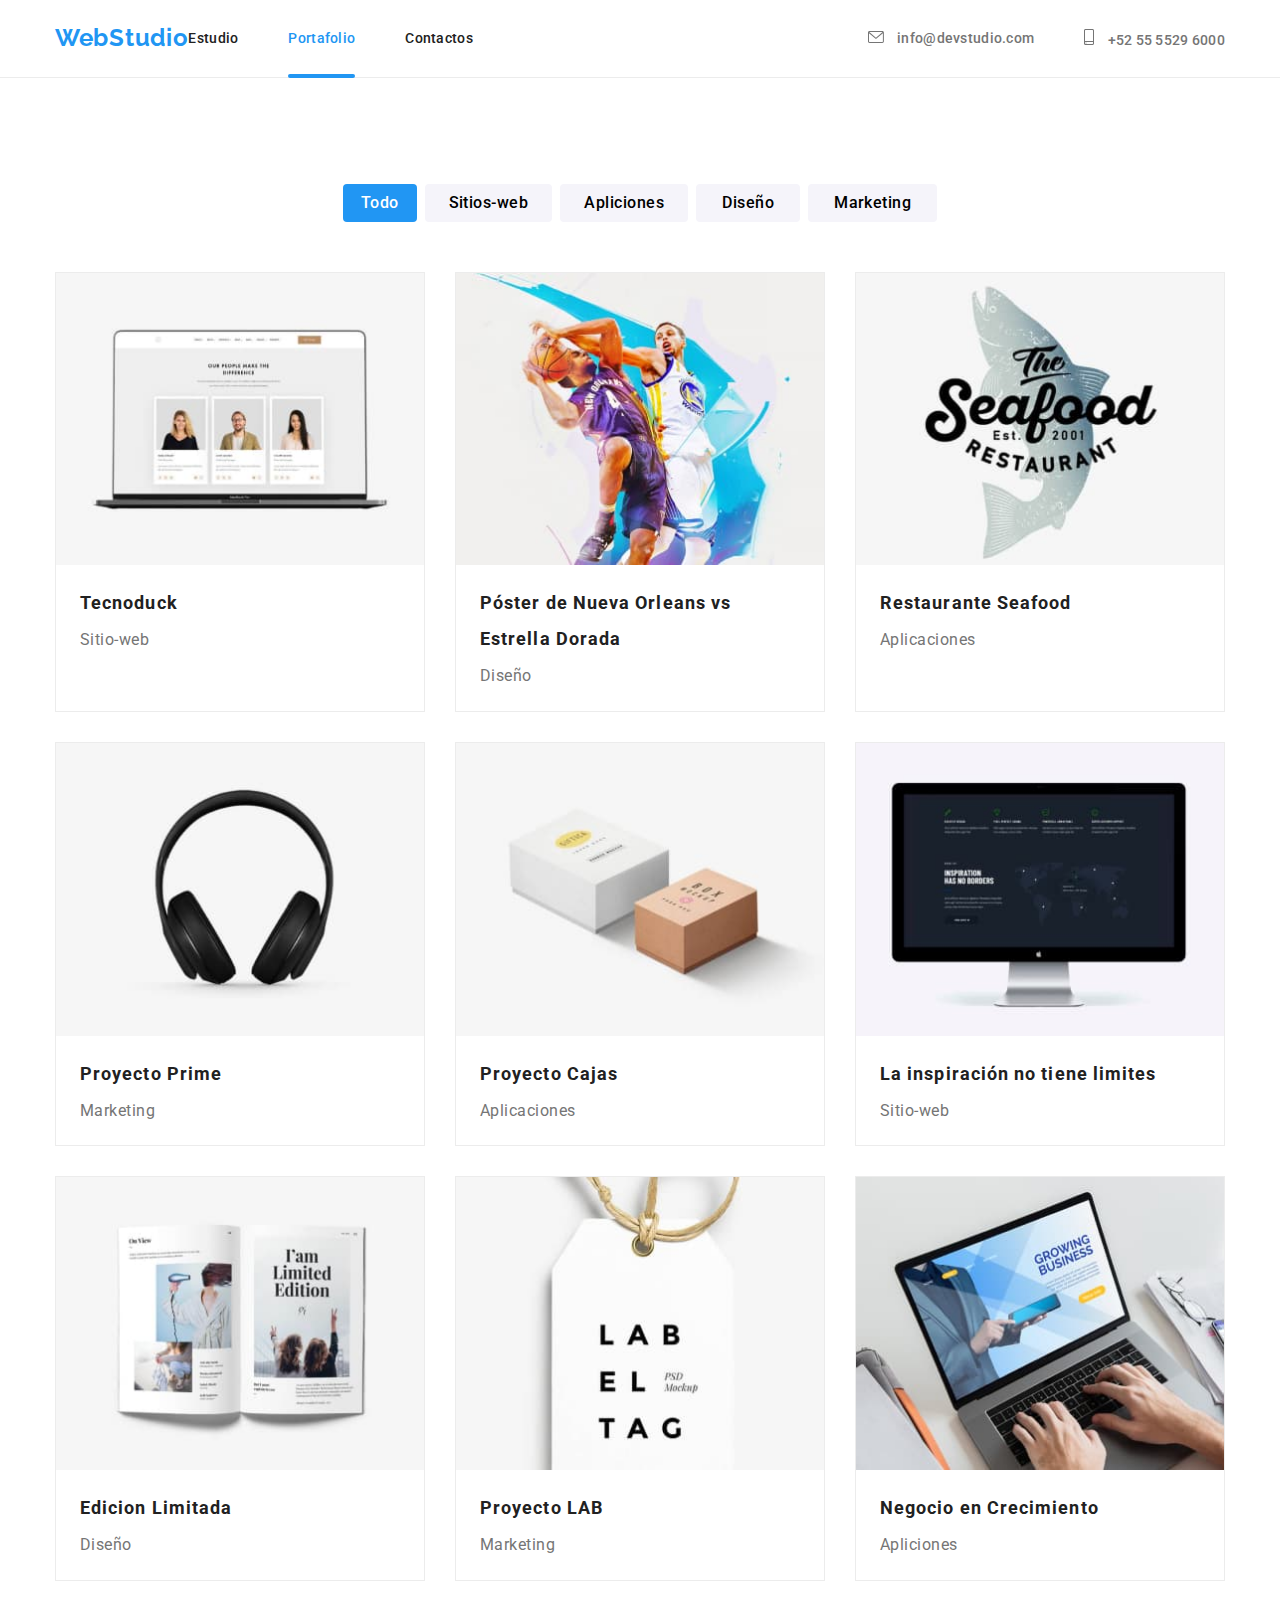
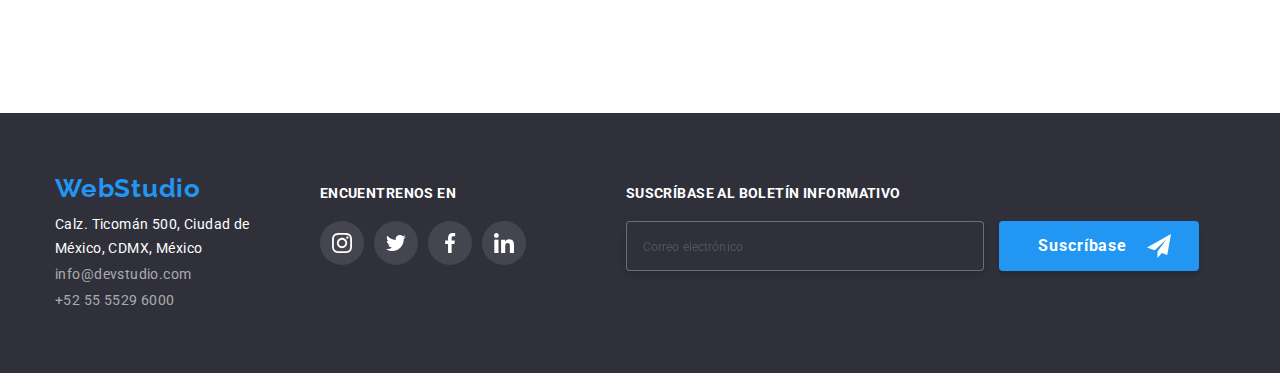
==== portafolio.html @ 359cb908 "Responsive header" ====
<!DOCTYPE html>
<html lang="en">
  <head>
    <meta charset="UTF-8" />
    <meta http-equiv="X-UA-Compatible" content="IE=edge" />
    <meta name="viewport" content="width=device-width, initial-scale=1.0" />
    <link
      rel="stylesheet"
      href="https://cdnjs.cloudflare.com/ajax/libs/modern-normalize/1.0.0/modern-normalize.min.css"
    />
    <link rel="stylesheet" href="./css/main.min.css" />
    <link rel="preconnect" href="https://fonts.googleapis.com" />
    <link rel="preconnect" href="https://fonts.gstatic.com" crossorigin />
    <link
      href="https://fonts.googleapis.com/css2?family=Raleway:wght@700&family=Roboto:wght@400;500;700;900&display=swap"
      rel="stylesheet"
    />
    <title>Portafolio</title>
  </head>
  <body>
    <header class="header">
      <div class="container container__header">
        <a href="./index.html" class="header__logo link">WebStudio</a>
        <nav class="main-nav">
          <ul class="list main-nav__list">
            <li class="main-nav__item">
              <a href="./index.html" class="main-nav__link link">Estudio</a>
            </li>
            <li class="main-nav__item">
              <a
                href="./portafolio.html"
                class="main-nav__link main-nav__link--selected"
                >Portafolio</a
              >
            </li>
            <li class="main-nav__item">
              <a href="#contactos" class="main-nav__link link">Contactos</a>
            </li>
          </ul>
        </nav>
        <ul class="list main-nav__list2">
          <li class="main-nav__item2">
            <a href="mailto:info@devstudio.com" class="main-nav__mail link">
              <svg class="main-nav__icon" width="16" height="12">
                <use
                  href="./images/icons.svg#icon-sobre"
                  width="16"
                  height="12"
                ></use>
              </svg>
              info@devstudio.com
            </a>
          </li>

          <li class="list-nav2-item">
            <a href="tel:+525555296000" class="main-nav__tel link">
              <svg class="main-nav__icon" width="10px" height="16px">
                <use href="./images/icons.svg#icon-phone"></use>
              </svg>
              +52 55 5529 6000</a
            >
          </li>
        </ul>
      </div>
    </header>

    <main>
      <section class="section--buttons">
        <div class="container">
          <ul class="list list-buttons">
            <li class="section--buttons--item">
              <button
                type="button"
                class="section--buttons--generally section--buttons--selected btn-todo"
              >
                Todo
              </button>
            </li>
            <li class="section--buttons--item">
              <button
                type="button"
                class="section--buttons--generally btn-sitios"
              >
                Sitios-web
              </button>
            </li>
            <li class="section--buttons--item">
              <button
                type="button"
                class="section--buttons--generally btn-sitios"
              >
                Apliciones
              </button>
            </li>
            <li class="section--buttons--item">
              <button
                type="button"
                class="section--buttons--generally btn-diseño"
              >
                Diseño
              </button>
            </li>
            <li class="section--buttons--item">
              <button
                type="button"
                class="section--buttons--generally btn-diseño"
              >
                Marketing
              </button>
            </li>
          </ul>

          <!-- LIST FOR BRIEFCASE -->

          <ul class="list list-briefcase">
            <li class="section--briefcase--list--item">
              <a href="" class="enlace-briefcase link">
                <div class="overlay">
                  <img
                    src="./images/tecnoduck.jpg"
                    alt="sitio-web_tecnoduk"
                    width="370"
                  />
                  <p class="text-overlay">
                    Tecnoduck es una plataforma de distribución de coronavirus
                    de última generación. Las compañías usan esta plataforma
                    para el espionaje digital y los ataques a los servidores
                    seguros de la competencia.
                  </p>
                </div>

                <div class="information-briefcase">
                  <h3 class="section--briefcase--tittle">Tecnoduck</h3>
                  <p class="section--briefcase--tittle--description">
                    Sitio-web
                  </p>
                </div>
              </a>
            </li>

            <li class="section--briefcase--list--item">
              <a href="" class="enlace-briefcase link">
                <div class="overlay">
                  <img
                    src="images/diseño.jpg"
                    alt="diseño-poster de nueva orleans vs estrella dorada"
                    width="370"
                    height="294"
                  />
                  <p class="text-overlay">
                    Tecnoduck es una plataforma de distribución de coronavirus
                    de última generación. Las compañías usan esta plataforma
                    para el espionaje digital y los ataques a los servidores
                    seguros de la competencia.
                  </p>
                </div>

                <div class="information-briefcase">
                  <h3 class="section--briefcase--tittle">
                    Póster de Nueva Orleans vs <br />
                    Estrella Dorada
                  </h3>
                  <p class="section--briefcase--tittle--description">Diseño</p>
                </div>
              </a>
            </li>

            <li class="section--briefcase--list--item">
              <a href="" class="enlace-briefcase link">
                <div class="overlay">
                  <img
                    src="images/apliciones.jpg"
                    alt="Apliciones - restaurante Seafood"
                    width="370"
                    height="294"
                  />
                  <p class="text-overlay">
                    Tecnoduck es una plataforma de distribución de coronavirus
                    de última generación. Las compañías usan esta plataforma
                    para el espionaje digital y los ataques a los servidores
                    seguros de la competencia.
                  </p>
                </div>

                <div class="information-briefcase">
                  <h3 class="section--briefcase--tittle">
                    Restaurante Seafood
                  </h3>
                  <p class="section--briefcase--tittle--description">
                    Aplicaciones
                  </p>
                </div>
              </a>
            </li>

            <li class="section--briefcase--list--item">
              <a href="" class="enlace-briefcase link">
                <div class="overlay">
                  <img
                    src="images/marketing.jpg"
                    alt="Marketing-Proyecto Prime"
                    width="370"
                    height="294"
                  />
                  <p class="text-overlay">
                    Tecnoduck es una plataforma de distribución de coronavirus
                    de última generación. Las compañías usan esta plataforma
                    para el espionaje digital y los ataques a los servidores
                    seguros de la competencia.
                  </p>
                </div>

                <div class="information-briefcase">
                  <h3 class="section--briefcase--tittle">Proyecto Prime</h3>
                  <p class="section--briefcase--tittle--description">
                    Marketing
                  </p>
                </div>
              </a>
            </li>

            <li class="section--briefcase--list--item">
              <a href="" class="enlace-briefcase link">
                <div class="overlay">
                  <img
                    src="images/apliciones1.jpg"
                    alt="Apliciones - Proyecto Cajas"
                    width="370"
                    height="294"
                  />
                  <p class="text-overlay">
                    Tecnoduck es una plataforma de distribución de coronavirus
                    de última generación. Las compañías usan esta plataforma
                    para el espionaje digital y los ataques a los servidores
                    seguros de la competencia.
                  </p>
                </div>

                <div class="information-briefcase">
                  <h3 class="section--briefcase--tittle">Proyecto Cajas</h3>
                  <p class="section--briefcase--tittle--description">
                    Aplicaciones
                  </p>
                </div>
              </a>
            </li>

            <li class="section--briefcase--list--item">
              <a href="" class="enlace-briefcase link">
                <div class="overlay">
                  <img
                    src="images/sitio-web.jpg"
                    alt="Sitio-web La inspiracion no tiene limites"
                    width="370"
                    height="294"
                  />
                  <p class="text-overlay">
                    Tecnoduck es una plataforma de distribución de coronavirus
                    de última generación. Las compañías usan esta plataforma
                    para el espionaje digital y los ataques a los servidores
                    seguros de la competencia.
                  </p>
                </div>

                <div class="information-briefcase">
                  <h3 class="section--briefcase--tittle">
                    La inspiración no tiene limites
                  </h3>
                  <p class="section--briefcase--tittle--description">
                    Sitio-web
                  </p>
                </div>
              </a>
            </li>

            <li class="section--briefcase--list--item">
              <a href="" class="enlace-briefcase link">
                <div class="overlay">
                  <img
                    src="images/diseño1.jpg"
                    alt="Sitio-web La inspiracion no tiene limites"
                    width="370"
                    height="294"
                  />
                  <p class="text-overlay">
                    Tecnoduck es una plataforma de distribución de coronavirus
                    de última generación. Las compañías usan esta plataforma
                    para el espionaje digital y los ataques a los servidores
                    seguros de la competencia.
                  </p>
                </div>

                <div class="information-briefcase">
                  <h3 class="section--briefcase--tittle">Edicion Limitada</h3>
                  <p class="section--briefcase--tittle--description">Diseño</p>
                </div>
              </a>
            </li>

            <li class="section--briefcase--list--item">
              <a href="" class="enlace-briefcase link">
                <div class="overlay">
                  <img
                    src="images/marketing1.jpg"
                    alt="Proyecto-LAB"
                    width="370"
                    height="294"
                  />
                  <p class="text-overlay">
                    Tecnoduck es una plataforma de distribución de coronavirus
                    de última generación. Las compañías usan esta plataforma
                    para el espionaje digital y los ataques a los servidores
                    seguros de la competencia.
                  </p>
                </div>

                <div class="information-briefcase">
                  <h3 class="section--briefcase--tittle">Proyecto LAB</h3>
                  <p class="section--briefcase--tittle--description">
                    Marketing
                  </p>
                </div>
              </a>
            </li>

            <li class="section--briefcase--list--item">
              <a href="" class="enlace-briefcase link">
                <div class="overlay">
                  <img
                    src="images/apliaciones2.jpg"
                    alt="Aplicines - negocio en crecimiento"
                    width="370"
                    height="294"
                  />
                  <p class="text-overlay">
                    Tecnoduck es una plataforma de distribución de coronavirus
                    de última generación. Las compañías usan esta plataforma
                    para el espionaje digital y los ataques a los servidores
                    seguros de la competencia.
                  </p>
                </div>

                <div class="information-briefcase">
                  <h3 class="section--briefcase--tittle">
                    Negocio en Crecimiento
                  </h3>
                  <p class="section--briefcase--tittle--description">
                    Apliciones
                  </p>
                </div>
              </a>
            </li>
          </ul>
        </div>
      </section>
    </main>

    <footer class="footerr">
      <div class="container">
        <div class="container-footer">
          <div class="info-footerr">
            <a href="./index.html" class="logo link">WebStudio</a>
            <address>
              <ul class="list list-footer">
                <li class="list-footer-item">
                  <a
                    class="ubicacion link"
                    href="https://www.google.com/maps/place/Ciudad+de+México,+CDMX,+México/@19.3910038,-99.2836971,11z/data=!3m1!4b1!4m5!3m4!1s0x85ce0026db097507:0x54061076265ee841!8m2!3d19.4326077!4d-99.133208"
                    target="_blank"
                    rel="noreferrer noopener"
                    >Calz. Ticomán 500, Ciudad de <br />
                    México, CDMX, México</a
                  >
                </li>
                <li class="list-footer-item">
                  <a href="mailto:info@devstudio.com" class="mail1 link"
                    >info@devstudio.com</a
                  >
                </li>
                <li class="list-footer-item">
                  <a href="tel:+525555296000" class="tel1 link"
                    >+52 55 5529 6000</a
                  >
                </li>
              </ul>
            </address>
          </div>

          <div class="social-media-footer">
            <h3 class="title-social-media">ENCUENTRENOS EN</h3>
            <ul class="list-redes-footer list">
              <li class="redes-item">
                <a href="" class="ellipse2">
                  <svg width="20" height="20" class="icon-ellipse2">
                    <use href="./images/icons.svg#icon-instagram"></use>
                  </svg>
                </a>
              </li>

              <li class="redes-item">
                <a href="" class="ellipse2">
                  <svg width="20" height="20" class="icon-ellipse2">
                    <use href="./images/icons.svg#icon-twitter"></use>
                  </svg>
                </a>
              </li>

              <li class="redes-item">
                <a href="" class="ellipse2">
                  <svg width="20" height="20" class="icon-ellipse2">
                    <use href="./images/icons.svg#icon-facebook"></use>
                  </svg>
                </a>
              </li>

              <li class="redes-item">
                <a href="" class="ellipse2">
                  <svg width="20" height="20" class="icon-ellipse2">
                    <use href="./images/icons.svg#icon-linkedin"></use>
                  </svg>
                </a>
              </li>
            </ul>
          </div>

          <div class="formulario">
            <h3 class="tittle-formularios">
              SUSCRÍBASE al boletín informativo
            </h3>
            <form name="mail_suscribe">
              <label for="user_mail"></label>
              <input
                class="input-subcribe"
                type="email"
                name="email"
                id="mail_suscribe"
                placeholder="Correo electrónico"
              />

              <button type="submit" class="suscribe-btn">
                Suscríbase
                <svg width="24px" height="24px" class="enviar-icon">
                  <use href="./images/icons.svg#icon-enviar"></use>
                </svg>
              </button>
            </form>
          </div>
        </div>
      </div>
    </footer>
  </body>
</html>
---- css/main.min.css ----
:root{--blue-color: #2196f3;--background-color-index: #2f303a;--color--212121--: #212121;--color--gray--757575: #757575;--white--color: #ffffff;--second--white: #eeeeee;--color-degrade--grba: rgba(255, 255, 255, 0.6);--background--buttons: #f5f4fa;--color--header--border: #ececec;--color--icons: #afb1b8;--color-icons-foter: rgba(255, 255, 255, 0.1);--background-color-cards: rgba(33, 150, 243, 0.9);--ventana--modeal: rgba(0, 0, 0, 0.2);--background-div-text-images: rgba(47, 48, 58, 0.8);--border-form-modal: rgba(33, 33, 33, 0.2);--black-color: rgb(0, 0, 0);--text--new: rgba(33, 33, 33, 1)}@media screen and (max-width: 767px){.logoyburger{display:-webkit-box;display:-ms-flexbox;display:flex;-webkit-box-align:center;-ms-flex-align:center;align-items:center;-webkit-box-pack:justify;-ms-flex-pack:justify;justify-content:space-between;width:100%}.burger{display:-webkit-box;display:-ms-flexbox;display:flex;-webkit-box-align:center;-ms-flex-align:center;align-items:center;-webkit-box-pack:center;-ms-flex-pack:center;justify-content:center;width:40px;height:40px;fill:var(--black-color)}}@media screen and (min-width: 768px){.logoyburger{display:none}.header__logo2{display:block;font-weight:700;font-size:24px;line-height:1.17;color:var(--blue-color);margin-right:88px}}@media screen and (min-width: 1200px){.header__logo2{margin-right:93px;font-size:26px}}*,*::before,*::after{-webkit-box-sizing:border-box;box-sizing:border-box}body{font-family:"Roboto",sans-serif;font-style:normal;font-weight:400;font-size:14px;color:var(--color-212121--);margin:0;padding:0}img{display:block;max-width:100%;height:auto}h1,h2,h3,h4,h5,h6,p{margin:0}.list{list-style:none;padding-left:0;margin:0}.link{text-decoration:none}.section{padding-top:94px;padding-bottom:94px}a{text-decoration:none}.container{padding:0 15px;margin:0 auto}@media screen and (max-width: 767px){.container{max-width:480px}}@media screen and (min-width: 768px){.container{max-width:768px}}@media screen and (min-width: 1200px){.container{max-width:1200px}}.header{border-bottom:1px solid var(--color--header--border)}.container__header{display:-webkit-box;display:-ms-flexbox;display:flex;-webkit-box-align:center;-ms-flex-align:center;align-items:center}@media screen and (max-width: 767px){.container__header{padding-top:5px;padding-bottom:4px;padding-right:27px}}@media screen and (min-width: 768px){.container__header{padding-top:18px;padding-bottom:17px}}@media screen and (min-width: 1200px){.container__header{padding-top:23px;padding-bottom:23px}}.header__logo{font-family:"Raleway";font-style:Bold;font-size:24px;font-weight:700;line-height:100%;letter-spacing:.03em;color:var(--blue-color)}.main-nav{display:block}@media screen and (max-width: 767px){.main-nav{display:none}}@media screen and (min-width: 768px){.main-nav{display:-webkit-box;display:-ms-flexbox;display:flex;-webkit-box-align:center;-ms-flex-align:center;align-items:center}}@media screen and (min-width: 768px){.main-nav__list{display:-webkit-box;display:-ms-flexbox;display:flex;-webkit-box-align:center;-ms-flex-align:center;align-items:center}.main-nav__item:not(:last-child){margin-right:50px}.main-nav__link{display:block;padding:8px 0 7px;font-weight:500;line-height:1.14;letter-spacing:.02em;-webkit-transition:color 250ms cubic-bezier(0.4, 0, 0.2, 1);transition:color 250ms cubic-bezier(0.4, 0, 0.2, 1);color:var(--text--new)}.main-nav__link:hover,.main-nav__link:focus{color:var(--blue-color)}.main-nav__link:active{color:var(--blue-color)}.main-nav__link--selected{position:relative;color:var(--blue-color)}.main-nav__link--selected::after{content:"";position:absolute;left:0;display:block;margin-top:27px;width:100%;height:4px;border-radius:2px;background-color:var(--blue-color)}}.main-nav__list2{display:block}@media screen and (max-width: 767px){.main-nav__list2{display:none}}@media screen and (min-width: 768px){.main-nav__list2{display:-webkit-box;display:-ms-flexbox;display:flex;-webkit-box-orient:vertical;-webkit-box-direction:normal;-ms-flex-direction:column;flex-direction:column;margin-left:auto}.main-nav__item2:not(:last-child){margin-bottom:10px}.main-nav__mail{font-weight:500;font-size:12px;line-height:1.14;letter-spacing:.02em;color:var(--color--gray--757575);-webkit-transition:color 250ms cubic-bezier(0.4, 0, 0.2, 1);transition:color 250ms cubic-bezier(0.4, 0, 0.2, 1)}.main-nav__mail:hover,.main-nav__mail:focus{color:var(--blue-color)}.main-nav__mail:hover .main-nav__icon,.main-nav__mail:focus .main-nav__icon{fill:var(--blue-color)}.main-nav__icon{fill:var(--color--gray--757575);margin-right:10px;-webkit-transition:fill 250ms cubic-bezier(0.4, 0, 0.2, 1);transition:fill 250ms cubic-bezier(0.4, 0, 0.2, 1)}.main-nav__tel{font-weight:500;font-size:12px;line-height:1.14;letter-spacing:.02em;color:var(--color--gray--757575);-webkit-transition:color 250ms cubic-bezier(0.4, 0, 0.2, 1);transition:color 250ms cubic-bezier(0.4, 0, 0.2, 1)}.main-nav__tel:hover,.main-nav__tel:focus{color:var(--blue-color)}.main-nav__tel:hover .main-nav__icon,.main-nav__tel:focus .main-nav__icon{fill:var(--blue-color)}}@media screen and (min-width: 1200px){.main-nav__list2{-webkit-box-orient:horizontal;-webkit-box-direction:normal;-ms-flex-direction:row;flex-direction:row;-webkit-box-align:center;-ms-flex-align:center;align-items:center;margin-left:auto}.main-nav__item2:not(:last-child){margin-bottom:0px;margin-right:50px}.main-nav__mail{font-size:14px}.main-nav__tel{font-size:14px}}.section{padding-top:94px;padding-bottom:94px}.banner{background-image:url(/../goit-markup-hw-04/images/banner.jpg);background-repeat:no-repeat;background-size:cover;-webkit-box-align:center;-ms-flex-align:center;align-items:center;text-align:center;padding-top:200px;padding-bottom:200px}.banner__tittle{width:696px;margin:auto;margin-bottom:30px;font-weight:900;font-size:44px;line-height:1.4;text-align:center;letter-spacing:.06em;color:var(--white--color)}.banner__btn{text-align:center;padding:10px 32px;font-weight:700;font-size:16px;line-height:1.9;background:var(--blue-color);-webkit-box-shadow:0px 4px 4px rgba(0,0,0,.15);box-shadow:0px 4px 4px rgba(0,0,0,.15);border-radius:4px;border-color:var(--blue-color);color:var(--white--color);cursor:pointer}.backdrop{position:fixed;top:0;left:0;width:100%;height:100%;opacity:1;visibility:visible;pointer-events:visible;background-color:var(--ventana--modeal);-webkit-transition:opacity 250ms cubic-bezier(0.4, 0, 0.2, 1);transition:opacity 250ms cubic-bezier(0.4, 0, 0.2, 1)}.modal{padding:40px;position:absolute;top:50%;left:50%;width:528px;height:581px;background-color:var(--white--color);-webkit-box-shadow:0px 1px 3px rgba(0,0,0,.12),0px 1px 1px rgba(0,0,0,.14),0px 2px 1px rgba(0,0,0,.2);box-shadow:0px 1px 3px rgba(0,0,0,.12),0px 1px 1px rgba(0,0,0,.14),0px 2px 1px rgba(0,0,0,.2);border-radius:4px;-webkit-transform:translate(-50%, -50%);transform:translate(-50%, -50%);-webkit-transition:-webkit-transform 250ms cubic-bezier(0.4, 0, 0.2, 1);transition:-webkit-transform 250ms cubic-bezier(0.4, 0, 0.2, 1);transition:transform 250ms cubic-bezier(0.4, 0, 0.2, 1);transition:transform 250ms cubic-bezier(0.4, 0, 0.2, 1), -webkit-transform 250ms cubic-bezier(0.4, 0, 0.2, 1)}.close-x{position:absolute;text-align:center;left:490px;top:8px;width:30px;height:30px;background:var(--white--color);border:1px solid rgba(0,0,0,.1);border-radius:50%;cursor:pointer}.close-x:hover .close-icoon,.close-x:focus .close.icon{fill:var(--blue-color)}.close-icoon{position:absolute;top:9px;right:8px}.is-hidden{visibility:hidden;opacity:0;pointer-events:none}.modal-tittle{font-family:"Roboto";font-style:normal;font-weight:700;font-size:20px;line-height:23px;text-align:center;letter-spacing:.03em;color:var(--color--212121--);margin-bottom:12px}.tittle-label{margin-top:10px;font-family:"Roboto";font-style:normal;font-weight:400;font-size:12px;line-height:14px;letter-spacing:.01em;color:var(--color--gray--757575)}.modal-from-input-group{position:relative;margin-top:4px;margin-bottom:10px}.modal-form-input{display:block;outline:none;border:1px solid var(--border-form-modal);border-radius:4px;height:40px;width:100%;padding-left:42px}.modal-form-input:hover,.modal-form-input:focus{border:1px solid var(--blue-color)}.modal-form-input:hover+.modal-form-svg,.modal-form-input:focus+.modal-form-svg{fill:var(--blue-color)}.modal-form-svg{width:12px;height:12px;position:absolute;top:14px;left:15px;fill:var(--color--212121--);pointer-events:none}.label-text{display:-webkit-box;display:-ms-flexbox;display:flex;-webkit-box-orient:vertical;-webkit-box-direction:normal;-ms-flex-direction:column;flex-direction:column}.text-area-modal{border:1px solid rgba(33,33,33,.2);border-radius:4px;padding:12px 16px;margin-top:4px;resize:none;outline:none;height:120px}::-webkit-input-placeholder{font-family:"Roboto";font-style:normal;font-weight:400;font-size:12px;line-height:14px;letter-spacing:.01em;color:rgba(117,117,117,.5)}::-moz-placeholder{font-family:"Roboto";font-style:normal;font-weight:400;font-size:12px;line-height:14px;letter-spacing:.01em;color:rgba(117,117,117,.5)}:-ms-input-placeholder{font-family:"Roboto";font-style:normal;font-weight:400;font-size:12px;line-height:14px;letter-spacing:.01em;color:rgba(117,117,117,.5)}::-ms-input-placeholder{font-family:"Roboto";font-style:normal;font-weight:400;font-size:12px;line-height:14px;letter-spacing:.01em;color:rgba(117,117,117,.5)}::placeholder{font-family:"Roboto";font-style:normal;font-weight:400;font-size:12px;line-height:14px;letter-spacing:.01em;color:rgba(117,117,117,.5)}.container-text{font-family:"Roboto";font-style:normal;font-weight:400;font-size:14px;line-height:24px;letter-spacing:.03em;color:var(--color--gray--757575);display:-webkit-box;display:-ms-flexbox;display:flex;-webkit-box-align:center;-ms-flex-align:center;align-items:center}.check-input{position:absolute !important;clip:rect(1px 1px 1px 1px);padding:0 !important;border:0 !important;height:1px !important;width:1px !important;overflow:hidden}.check-input:checked+.checkbox-svg{background-color:var(--blue-color);border-color:var(--blue-color)}.check-input:checked+.checkbox-svg svg path{stroke-dasharray:500;stroke-dashoffset:500;stroke:var(--white--color);stroke-width:3;-webkit-animation:check 4s forwards;animation:check 4s forwards}.check-input:checked+.checkbox-svg::before{-webkit-animation:rippple .3s;animation:rippple .3s}.container-text span{font-family:"Roboto";font-style:normal;font-weight:400;font-size:14px;line-height:24px;margin-left:10px;margin-top:20px;letter-spacing:.03em;color:var(--color--gray--757575t)}.checkbox-svg{position:relative;width:20px;height:15px;border:2px solid var(--color--212121--);border-radius:10%;margin-left:12px;cursor:pointer}.checkbox-svg::before{content:"";position:absolute;top:0px;-webkit-transform:scale(0);transform:scale(0);display:block;width:10px;height:10px;z-index:-1}.checkbox-svg svg{position:absolute;top:2px;left:1px;width:12px;height:9px}@-webkit-keyframes check{to{stroke-dashoffset:0}}@keyframes check{to{stroke-dashoffset:0}}.btn-enviar{padding:10px 75px;background-color:var(--blue-color);-webkit-box-shadow:0px 4px 4px rgba(0,0,0,.15);box-shadow:0px 4px 4px rgba(0,0,0,.15);border-radius:4px;font-family:"Roboto";font-style:normal;font-weight:700;font-size:16px;line-height:30px;color:var(--white--color);border:none;letter-spacing:.06em;display:-webkit-box;display:-ms-flexbox;display:flex;margin-left:auto;margin-right:auto;margin-top:10px;cursor:pointer}.boxes-icons-1{text-align:center;width:270px;height:120px;background-color:var(--background--buttons);padding:25px 102.34px;border-radius:4px;margin-bottom:30px}.section--texts--tittles{font-weight:700;line-height:1.14;letter-spacing:.03em;margin-bottom:10px}.section--texts--text{line-height:1.7;letter-spacing:.03em;color:var(--color--gray--757575)}.section--texts--list--item{-ms-flex-preferred-size:calc((100% - 90px)/4);flex-basis:calc((100% - 90px)/4)}.section--texts--list--item:last-child{margin-right:0}.list-texts{padding-top:1px;display:-webkit-box;display:-ms-flexbox;display:flex;-ms-flex-wrap:wrap;flex-wrap:wrap;gap:30px}.service--section{padding-top:5px}.service--section--tittle{margin-bottom:55.05px;font-weight:700;font-size:36px;line-height:1.2;text-align:center;letter-spacing:.03em}.service-list{display:-webkit-box;display:-ms-flexbox;display:flex;-ms-flex-wrap:wrap;flex-wrap:wrap;gap:30px}.list-service-section{-ms-flex-preferred-size:calc((100% - 60px)/3);flex-basis:calc((100% - 60px)/3)}.boxes-images-1{position:relative}.boxes-images-2{position:relative}.boxes-images-3{position:relative}.images-text{display:-webkit-box;display:-ms-flexbox;display:flex;-webkit-box-pack:center;-ms-flex-pack:center;justify-content:center;-webkit-box-align:center;-ms-flex-align:center;align-items:center;position:absolute;width:100%;font-family:"Roboto";font-style:normal;font-weight:700;font-size:14px;line-height:16px;text-align:center;letter-spacing:.03em;text-transform:uppercase;bottom:0;left:0;color:var(--white--color);background-color:var(--background-div-text-images);padding:27px 79px}.section--team{text-align:center;background-color:var(--background--buttons)}.list-team{display:-webkit-box;display:-ms-flexbox;display:flex;-webkit-box-align:center;-ms-flex-align:center;align-items:center;-ms-flex-wrap:wrap;flex-wrap:wrap;gap:37px}.list-section-team{-ms-flex-preferred-size:calc((100% - 111px)/4);flex-basis:calc((100% - 111px)/4)}.section--team--tittle{font-weight:700;font-size:36px;line-height:1.2;text-align:center;letter-spacing:.03em;margin-bottom:50px}.information-team{padding:30px 32px}.section--team--profession{margin-bottom:16px}.social-media{display:-webkit-box;display:-ms-flexbox;display:flex;-webkit-box-align:center;-ms-flex-align:center;align-items:center;-ms-flex-wrap:wrap;flex-wrap:wrap;gap:8px;padding:0}.social-media-list{-ms-flex-preferred-size:calc((100% - 30px)/4);flex-basis:calc((100% - 30px)/4)}.ellipse{display:-webkit-box;display:-ms-flexbox;display:flex;-webkit-box-align:center;-ms-flex-align:center;align-items:center;-webkit-box-pack:center;-ms-flex-pack:center;justify-content:center;border-radius:50%;width:44px;height:44px;background-color:var(--white--color);-webkit-transition:background-color 250ms cubic-bezier(0.4, 0, 0.2, 1);transition:background-color 250ms cubic-bezier(0.4, 0, 0.2, 1)}.ellipse:hover,.ellipse:focus{background-color:var(--blue-color)}.ellipse:hover .icon-ellipse,.ellipse:focus .icon-ellipse{fill:var(--white--color)}.icon-ellipse{fill:var(--color--icons)}.section--team--name--person{font-weight:500;font-size:16px;line-height:1.18;text-align:center;letter-spacing:.03em;margin-bottom:10px}.section--team--profession{font-size:16px;line-height:1.18;text-align:center;letter-spacing:.03em;color:var(--color--gray--757575)}.list-section-team{background-color:var(--white--color);border-radius:0px 0px 4px 4px;-webkit-box-shadow:0px 1px 3px rgba(0,0,0,.12),0px 1px 1px rgba(0,0,0,.14),0px 2px 1px rgba(0,0,0,.2);box-shadow:0px 1px 3px rgba(0,0,0,.12),0px 1px 1px rgba(0,0,0,.14),0px 2px 1px rgba(0,0,0,.2)}.list-section-team:last-child{margin-right:0}.section-clientes{padding-top:59px}.section-clientes-tittle{font-family:"Roboto";font-style:normal;font-weight:700;font-size:36px;line-height:42px;text-align:center;letter-spacing:.03em;color:var(--color--212121--);margin-bottom:44.02px}.list-clientes{display:-webkit-box;display:-ms-flexbox;display:flex;-webkit-box-align:center;-ms-flex-align:center;align-items:center;-ms-flex-wrap:wrap;flex-wrap:wrap;gap:30px;padding:0;margin-bottom:57px}.list-clientes-item{-ms-flex-preferred-size:calc((100% - 150px)/6);flex-basis:calc((100% - 150px)/6)}.boxes-clients{display:-webkit-box;display:-ms-flexbox;display:flex;-webkit-box-align:center;-ms-flex-align:center;align-items:center;-webkit-box-pack:center;-ms-flex-pack:center;justify-content:center;width:170px;height:81px;border:1px solid var(--color--icons);border-radius:4px;cursor:pointer;-webkit-transition:border 250ms cubic-bezier(0.4, 0, 0.2, 1);transition:border 250ms cubic-bezier(0.4, 0, 0.2, 1);-webkit-transition:color 250ms cubic-bezier(0.4, 0, 0.2, 1);transition:color 250ms cubic-bezier(0.4, 0, 0.2, 1)}.boxes-clients:hover,.boxes-clients:focus{border:1px solid var(--blue-color)}.boxes-clients:hover .icon-clients,.boxes-clients:focus .icon-clients{fill:var(--blue-color)}.icon-clients{fill:var(--color--icons);-webkit-transition:fill 250ms cubic-bezier(0.4, 0, 0.2, 1);transition:fill 250ms cubic-bezier(0.4, 0, 0.2, 1)}.section--buttons{padding-top:106px;padding-bottom:50px}.list-buttons{display:-webkit-box;display:-ms-flexbox;display:flex;-webkit-box-align:center;-ms-flex-align:center;align-items:center;-webkit-box-pack:center;-ms-flex-pack:center;justify-content:center;margin-bottom:50px}.section--buttons--item{margin-right:8px}.section--buttons--item:last-child{margin-right:0}.section--buttons--generally{border:none;background-color:var(--background--buttons);border-radius:4px;font-family:inherit;font-weight:500;font-size:16px;line-height:1.62;letter-spacing:.03em;-webkit-transition:background-color 250ms cubic-bezier(0.4, 0, 0.2, 1);transition:background-color 250ms cubic-bezier(0.4, 0, 0.2, 1);-webkit-transition:color 250ms cubic-bezier(0.4, 0, 0.2, 1);transition:color 250ms cubic-bezier(0.4, 0, 0.2, 1);-webkit-transition:-webkit-box-shadow 250ms cubic-bezier(0.4, 0, 0.2, 1);transition:-webkit-box-shadow 250ms cubic-bezier(0.4, 0, 0.2, 1);transition:box-shadow 250ms cubic-bezier(0.4, 0, 0.2, 1);transition:box-shadow 250ms cubic-bezier(0.4, 0, 0.2, 1), -webkit-box-shadow 250ms cubic-bezier(0.4, 0, 0.2, 1)}.section--buttons--generally:hover,.section--buttons--generally:focus,.section--buttons--generally:active{background-color:var(--blue-color);-webkit-box-shadow:0px 3px 1px rgba(0,0,0,.1),0px 1px 2px rgba(0,0,0,.08),0px 2px 2px rgba(0,0,0,.12);box-shadow:0px 3px 1px rgba(0,0,0,.1),0px 1px 2px rgba(0,0,0,.08),0px 2px 2px rgba(0,0,0,.12);border-radius:4px;cursor:pointer;color:var(--white--color)}.btn-todo{padding:6px 18px}.btn-sitios{padding:6px 24px}.btn-diseño{padding:6px 26px}.section--buttons--selected{background-color:var(--blue-color);color:var(--white--color);border-radius:4px}.list-briefcase{display:-webkit-box;display:-ms-flexbox;display:flex;-ms-flex-wrap:wrap;flex-wrap:wrap;gap:30px;margin-bottom:82px}.information-briefcase{padding:20px 24px}.section--briefcase--tittle{font-weight:700;font-size:18px;margin-bottom:4px;line-height:2;letter-spacing:.06em;color:var(--color--212121--)}.section--briefcase--tittle--description{font-size:16px;line-height:1.87;letter-spacing:.03em;color:var(--color--gray--757575);margin:0}.section--briefcase--list--item{-ms-flex-preferred-size:calc((100% - 60px)/3);flex-basis:calc((100% - 60px)/3);background-color:var(--white--color);border:1px solid var(--color--header--border)}.section--briefcase--list--item:hover{background:var(--white--color);border:1px solid var(--second--white);-webkit-box-shadow:0px 1px 1px rgba(0,0,0,.12),0px 4px 4px rgba(0,0,0,.06),1px 4px 6px rgba(0,0,0,.16);box-shadow:0px 1px 1px rgba(0,0,0,.12),0px 4px 4px rgba(0,0,0,.06),1px 4px 6px rgba(0,0,0,.16);cursor:pointer}.text-overlay{position:absolute;top:0;left:0;overflow:auto;-webkit-transform:translateY(100%);transform:translateY(100%);-webkit-transition:-webkit-transform 250ms cubic-bezier(0.4, 0, 0.2, 1);transition:-webkit-transform 250ms cubic-bezier(0.4, 0, 0.2, 1);transition:transform 250ms cubic-bezier(0.4, 0, 0.2, 1);transition:transform 250ms cubic-bezier(0.4, 0, 0.2, 1), -webkit-transform 250ms cubic-bezier(0.4, 0, 0.2, 1);font-family:"Roboto";font-style:normal;font-weight:400;font-size:18px;line-height:28px;letter-spacing:.03em;color:var(--white--color);padding:63px 24px;background-color:var(--background-color-cards)}.overlay{position:relative;overflow:hidden}.enlace-briefcase:hover .text-overlay,.enlace-briefcase:focus .text-overlay{-webkit-transform:translateY(0);transform:translateY(0)}.briefcase-proyects-text p{font-family:"Roboto";font-style:normal;font-weight:400;font-size:18px;line-height:28px;letter-spacing:.03em;color:var(--white--color)}.list-footer{display:block;margin-top:9px}.footerr{background-color:var(--background-color-index);padding-top:60px;padding-bottom:60px}.container-footer{display:-webkit-box;display:-ms-flexbox;display:flex}.logo{font-family:"Raleway";font-weight:700;font-size:26px;line-height:1.2;letter-spacing:.03em;color:var(--blue-color)}.list-footer-item{margin-bottom:2px}.list-footer-item:last-child{margin-bottom:0}.ubicacion{width:231px;font-style:normal;line-height:1.71;letter-spacing:.03em;color:var(--white--color)}.mail1{font-style:normal;line-height:1.71;letter-spacing:.03em;color:var(--color-degrade--grba);-webkit-transition:color 250ms cubic-bezier(0.4, 0, 0.2, 1);transition:color 250ms cubic-bezier(0.4, 0, 0.2, 1)}.mail1:hover,.mail1:focus,.mail1:active{color:var(--blue-color)}.tel1{font-style:normal;line-height:1.71;letter-spacing:.03em;color:var(--color-degrade--grba);-webkit-transition:color 250ms cubic-bezier(0.4, 0, 0.2, 1);transition:color 250ms cubic-bezier(0.4, 0, 0.2, 1)}.tel1:hover,.tel1:focus,.tel1:active{color:var(--blue-color)}.social-media-footer{padding-top:12px;margin-left:70px}.list-redes-footer{width:286px;display:-webkit-box;display:-ms-flexbox;display:flex;-ms-flex-wrap:wrap;flex-wrap:wrap;gap:10px}.title-social-media{font-family:"Roboto";font-style:normal;font-weight:700;font-size:14px;line-height:16px;letter-spacing:.03em;text-transform:uppercase;color:var(--white--color);margin-bottom:20px}.ellipse2{display:-webkit-box;display:-ms-flexbox;display:flex;-webkit-box-align:center;-ms-flex-align:center;align-items:center;-webkit-box-pack:center;-ms-flex-pack:center;justify-content:center;border-radius:50%;width:44px;height:44px;background-color:var(--color-icons-foter);-webkit-transition:background-color 250ms cubic-bezier(0.4, 0, 0.2, 1);transition:background-color 250ms cubic-bezier(0.4, 0, 0.2, 1)}.ellipse2:hover,.ellipse2:focus{background-color:var(--blue-color)}.icon-ellipse2{fill:var(--white--color)}.formulario{padding-top:12px;margin-left:20px}.tittle-formularios{font-family:"Roboto";font-style:normal;font-weight:700;font-size:14px;line-height:16px;letter-spacing:.03em;text-transform:uppercase;color:var(--white--color)}.input-subcribe{width:358px;height:50px;padding:0px;padding-left:16px;border:1px solid rgba(255,255,255,.3);-webkit-filter:drop-shadow(0px 4px 4px rgba(0, 0, 0, 0.15));filter:drop-shadow(0px 4px 4px rgba(0, 0, 0, 0.15));border-radius:4px;background-color:var(--background-color-index);margin-top:20px;color:var(--white--color)}.btn-subcribe-relative{display:-webkit-box;display:-ms-flexbox;display:flex}.suscribe-btn{background-color:var(--blue-color);border:none;height:50px;margin-left:12px;padding:10px 72px 10px 39px;font-family:"Roboto";font-style:normal;font-weight:700;font-size:16px;line-height:30px;-webkit-box-shadow:0px 4px 4px rgba(0,0,0,.15);box-shadow:0px 4px 4px rgba(0,0,0,.15);border-radius:4px;color:var(--white--color);letter-spacing:.06em;text-align:center;position:relative;cursor:pointer}.enviar-icon{margin-left:20px;position:absolute;top:13px}.mobile-menu{position:fixed;z-index:100;top:0;left:0;overflow-y:auto;-webkit-transform:scale(0.5);transform:scale(0.5);width:100vw;height:100vh;padding:48px 40px;opacity:0;visibility:hidden;pointer-events:none;background-color:var(--white--color)}.mobile-menu.is-open{opacity:1;visibility:visible;pointer-events:auto;-webkit-transform:translateX(0);transform:translateX(0)}.mobile-menu__close{position:absolute;top:21px;right:25px;display:-webkit-box;display:-ms-flexbox;display:flex;-webkit-box-pack:center;-ms-flex-pack:center;justify-content:center;-webkit-box-align:center;-ms-flex-align:center;align-items:center;width:30px;height:30px;border:none;cursor:pointer;background-color:rgba(0,0,0,0);fill:var(--black-color)}.mobile-menu__close:hover,.mobile-menu__close:focus{fill:var(--blue-color)}.mobile-menu__container{height:100%;display:-webkit-box;display:-ms-flexbox;display:flex;-webkit-box-orient:vertical;-webkit-box-direction:normal;-ms-flex-direction:column;flex-direction:column;-webkit-box-pack:justify;-ms-flex-pack:justify;justify-content:space-between}.mobile-menu__item:not(:last-child){margin-bottom:32px}.mobile-menu__link{font-weight:500;font-size:40px;letter-spacing:.02em;line-height:1.18;color:var(--black-color)}.current{color:var(--blue-color)}.mobile-menu__contacts{margin-bottom:64px}.mobile-menu__link--tel{font-size:34px;line-height:1.18;color:var(--blue-color)}.mobile-menu__link--mail{font-size:24px;line-height:1.17}.mobile-menu__social{display:-webkit-box;display:-ms-flexbox;display:flex;-webkit-box-pack:center;-ms-flex-pack:center;justify-content:center}.mobile-menu__item--social{margin-bottom:0;padding-left:10px;padding-right:10px}.mobile-menu__item--social:not(:last-child){border-right:1px solid rgba(33,33,33,.2)}.mobile-menu__link{font-weight:500;font-size:40px;letter-spacing:.02em}.mobile-menu__link--social{font-size:18px;line-height:1.22;color:var(--blue-color)}/*# sourceMappingURL=main.min.css.map */
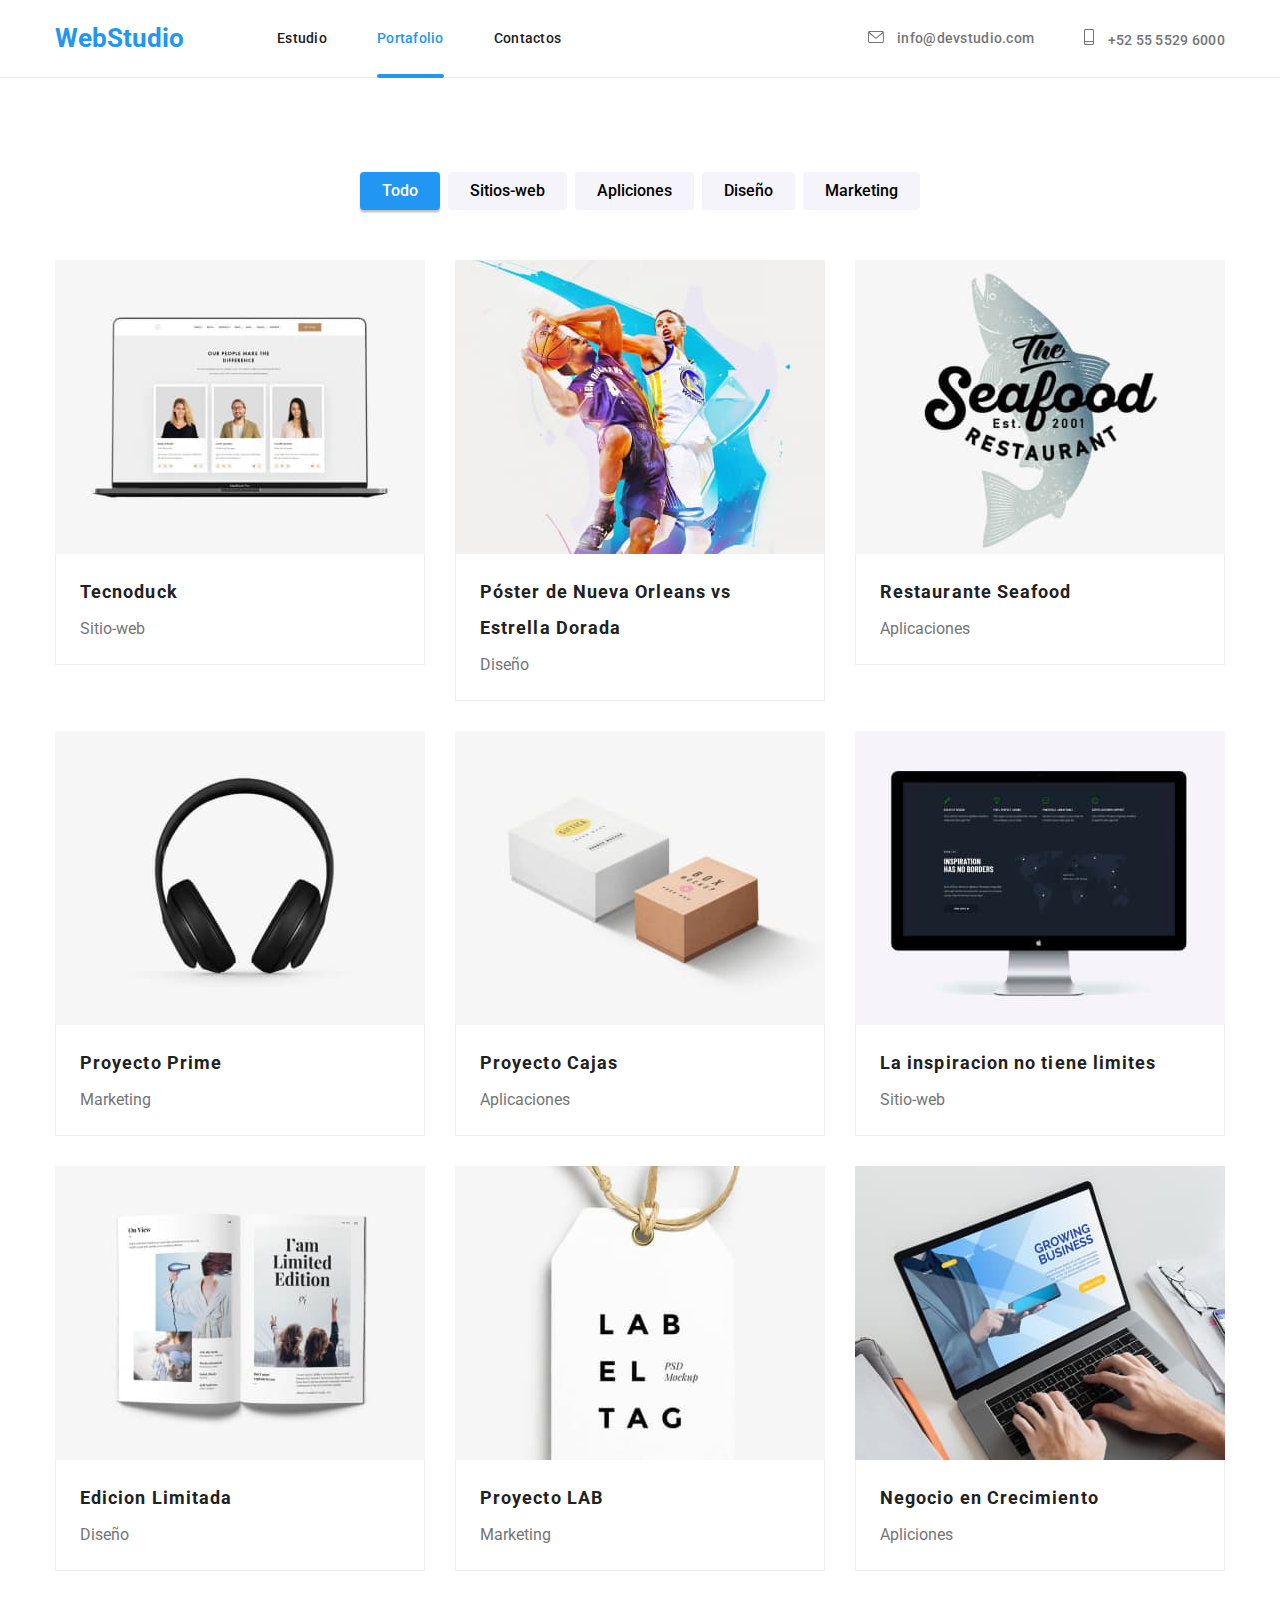
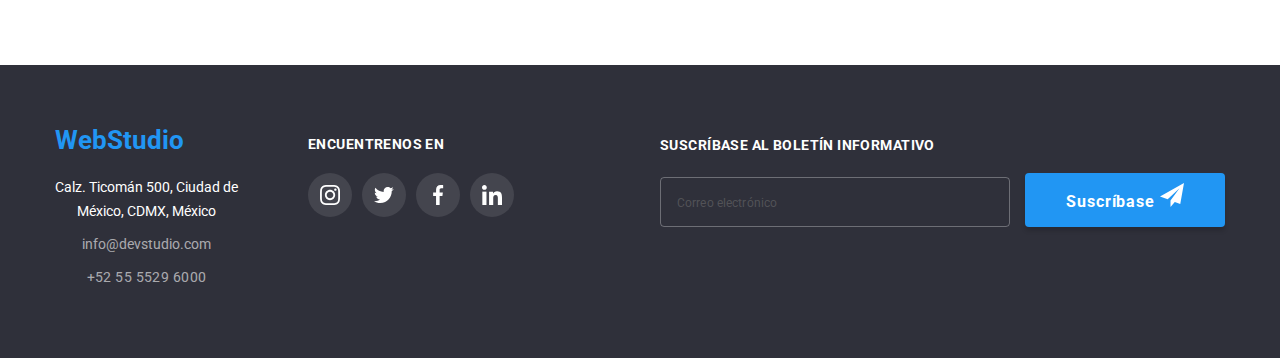
==== commit 2429e0c7: "correciones tarea 8" ====
--- a/portafolio.html
+++ b/portafolio.html
@@ -20,8 +20,17 @@
   <body>
     <header class="header">
       <div class="container container__header">
-        <a href="./index.html" class="header__logo link">WebStudio</a>
+        <div class="logoyburger">
+          <a href="./index.html" class="header__logo link">WebStudio</a>
+          <div class="burger" data-menu-open="">
+            <svg class="burger-icon" width="24" height="16">
+              <use href="./images/icons.svg#icon-menu"></use>
+            </svg>
+          </div>
+        </div>
+
         <nav class="main-nav">
+          <a href="./index.html" class="header__logo2 link">WebStudio</a>
           <ul class="list main-nav__list">
             <li class="main-nav__item">
               <a href="./index.html" class="main-nav__link link">Estudio</a>
@@ -38,6 +47,7 @@
             </li>
           </ul>
         </nav>
+
         <ul class="list main-nav__list2">
           <li class="main-nav__item2">
             <a href="mailto:info@devstudio.com" class="main-nav__mail link">
@@ -51,7 +61,6 @@
               info@devstudio.com
             </a>
           </li>
-
           <li class="list-nav2-item">
             <a href="tel:+525555296000" class="main-nav__tel link">
               <svg class="main-nav__icon" width="10px" height="16px">
@@ -64,8 +73,71 @@
       </div>
     </header>
 
+    <div class="mobile-menu" data-menu="">
+      <button class="mobile-menu__close" type="button" data-menu-close="">
+        <svg class="mobile-menu__icon" width="19" height="19">
+          <use href="./images/icons.svg#icon-closer"></use>
+        </svg>
+      </button>
+      <div class="mobile-menu__container">
+        <ul class="mobile-menu__navigation list">
+          <li class="mobile-menu__item">
+            <a href="./index.html" class="mobile-menu__link">Estudio</a>
+          </li>
+          <li class="mobile-menu__item">
+            <a href="./portafolio.html" class="mobile-menu__link current"
+              >Portafolio</a
+            >
+          </li>
+          <li class="mobile-menu__item">
+            <a href="" class="mobile-menu__link">Contactos</a>
+          </li>
+        </ul>
+        <div class="mobile-menu__wrapper">
+          <ul class="mobile-menu__contacts list">
+            <li class="mobile-menu__item">
+              <a
+                href="tel:+380961111111"
+                class="mobile-menu__link mobile-menu__link--tel"
+                >+38 096 111 11 11</a
+              >
+            </li>
+            <li class="mobile-menu__item">
+              <a
+                href="mailto:info@devstudio.com"
+                class="mobile-menu__link mobile-menu__link--mail"
+                >info@devstudio.com</a
+              >
+            </li>
+          </ul>
+          <ul class="mobile-menu__social list">
+            <li class="mobile-menu__item--social">
+              <a class="mobile-menu__link mobile-menu__link--social link"
+                >Instagram</a
+              >
+            </li>
+            <li class="mobile-menu__item--social">
+              <a class="mobile-menu__link mobile-menu__link--social link"
+                >Twitter</a
+              >
+            </li>
+            <li class="mobile-menu__item--social">
+              <a class="mobile-menu__link mobile-menu__link--social link"
+                >Facebook</a
+              >
+            </li>
+            <li class="mobile-menu__item--social">
+              <a class="mobile-menu__link mobile-menu__link--social link"
+                >LinkedIn</a
+              >
+            </li>
+          </ul>
+        </div>
+      </div>
+    </div>
+
     <main>
-      <section class="section--buttons">
+      <section class="section">
         <div class="container">
           <ul class="list list-buttons">
             <li class="section--buttons--item">
@@ -115,238 +187,261 @@
           <ul class="list list-briefcase">
             <li class="section--briefcase--list--item">
               <a href="" class="enlace-briefcase link">
-                <div class="overlay">
-                  <img
-                    src="./images/tecnoduck.jpg"
-                    alt="sitio-web_tecnoduk"
-                    width="370"
-                  />
-                  <p class="text-overlay">
-                    Tecnoduck es una plataforma de distribución de coronavirus
-                    de última generación. Las compañías usan esta plataforma
-                    para el espionaje digital y los ataques a los servidores
-                    seguros de la competencia.
-                  </p>
-                </div>
-
-                <div class="information-briefcase">
-                  <h3 class="section--briefcase--tittle">Tecnoduck</h3>
-                  <p class="section--briefcase--tittle--description">
-                    Sitio-web
-                  </p>
-                </div>
-              </a>
-            </li>
-
-            <li class="section--briefcase--list--item">
-              <a href="" class="enlace-briefcase link">
-                <div class="overlay">
-                  <img
-                    src="images/diseño.jpg"
-                    alt="diseño-poster de nueva orleans vs estrella dorada"
-                    width="370"
-                    height="294"
-                  />
-                  <p class="text-overlay">
-                    Tecnoduck es una plataforma de distribución de coronavirus
-                    de última generación. Las compañías usan esta plataforma
-                    para el espionaje digital y los ataques a los servidores
-                    seguros de la competencia.
-                  </p>
-                </div>
-
-                <div class="information-briefcase">
-                  <h3 class="section--briefcase--tittle">
-                    Póster de Nueva Orleans vs <br />
-                    Estrella Dorada
-                  </h3>
-                  <p class="section--briefcase--tittle--description">Diseño</p>
-                </div>
-              </a>
-            </li>
-
-            <li class="section--briefcase--list--item">
-              <a href="" class="enlace-briefcase link">
-                <div class="overlay">
-                  <img
-                    src="images/apliciones.jpg"
-                    alt="Apliciones - restaurante Seafood"
-                    width="370"
-                    height="294"
-                  />
-                  <p class="text-overlay">
-                    Tecnoduck es una plataforma de distribución de coronavirus
-                    de última generación. Las compañías usan esta plataforma
-                    para el espionaje digital y los ataques a los servidores
-                    seguros de la competencia.
-                  </p>
-                </div>
-
-                <div class="information-briefcase">
-                  <h3 class="section--briefcase--tittle">
-                    Restaurante Seafood
-                  </h3>
-                  <p class="section--briefcase--tittle--description">
-                    Aplicaciones
-                  </p>
-                </div>
-              </a>
-            </li>
-
-            <li class="section--briefcase--list--item">
-              <a href="" class="enlace-briefcase link">
-                <div class="overlay">
-                  <img
-                    src="images/marketing.jpg"
-                    alt="Marketing-Proyecto Prime"
-                    width="370"
-                    height="294"
-                  />
-                  <p class="text-overlay">
-                    Tecnoduck es una plataforma de distribución de coronavirus
-                    de última generación. Las compañías usan esta plataforma
-                    para el espionaje digital y los ataques a los servidores
-                    seguros de la competencia.
-                  </p>
-                </div>
-
-                <div class="information-briefcase">
-                  <h3 class="section--briefcase--tittle">Proyecto Prime</h3>
-                  <p class="section--briefcase--tittle--description">
-                    Marketing
-                  </p>
-                </div>
-              </a>
-            </li>
-
-            <li class="section--briefcase--list--item">
-              <a href="" class="enlace-briefcase link">
-                <div class="overlay">
-                  <img
-                    src="images/apliciones1.jpg"
-                    alt="Apliciones - Proyecto Cajas"
-                    width="370"
-                    height="294"
-                  />
-                  <p class="text-overlay">
-                    Tecnoduck es una plataforma de distribución de coronavirus
-                    de última generación. Las compañías usan esta plataforma
-                    para el espionaje digital y los ataques a los servidores
-                    seguros de la competencia.
-                  </p>
-                </div>
-
-                <div class="information-briefcase">
-                  <h3 class="section--briefcase--tittle">Proyecto Cajas</h3>
-                  <p class="section--briefcase--tittle--description">
-                    Aplicaciones
-                  </p>
-                </div>
-              </a>
-            </li>
-
-            <li class="section--briefcase--list--item">
-              <a href="" class="enlace-briefcase link">
-                <div class="overlay">
-                  <img
-                    src="images/sitio-web.jpg"
-                    alt="Sitio-web La inspiracion no tiene limites"
-                    width="370"
-                    height="294"
-                  />
-                  <p class="text-overlay">
-                    Tecnoduck es una plataforma de distribución de coronavirus
-                    de última generación. Las compañías usan esta plataforma
-                    para el espionaje digital y los ataques a los servidores
-                    seguros de la competencia.
-                  </p>
-                </div>
-
-                <div class="information-briefcase">
-                  <h3 class="section--briefcase--tittle">
-                    La inspiración no tiene limites
-                  </h3>
-                  <p class="section--briefcase--tittle--description">
-                    Sitio-web
-                  </p>
-                </div>
-              </a>
-            </li>
-
-            <li class="section--briefcase--list--item">
-              <a href="" class="enlace-briefcase link">
-                <div class="overlay">
-                  <img
-                    src="images/diseño1.jpg"
-                    alt="Sitio-web La inspiracion no tiene limites"
-                    width="370"
-                    height="294"
-                  />
-                  <p class="text-overlay">
-                    Tecnoduck es una plataforma de distribución de coronavirus
-                    de última generación. Las compañías usan esta plataforma
-                    para el espionaje digital y los ataques a los servidores
-                    seguros de la competencia.
-                  </p>
-                </div>
-
-                <div class="information-briefcase">
-                  <h3 class="section--briefcase--tittle">Edicion Limitada</h3>
-                  <p class="section--briefcase--tittle--description">Diseño</p>
-                </div>
-              </a>
-            </li>
-
-            <li class="section--briefcase--list--item">
-              <a href="" class="enlace-briefcase link">
-                <div class="overlay">
-                  <img
-                    src="images/marketing1.jpg"
-                    alt="Proyecto-LAB"
-                    width="370"
-                    height="294"
-                  />
-                  <p class="text-overlay">
-                    Tecnoduck es una plataforma de distribución de coronavirus
-                    de última generación. Las compañías usan esta plataforma
-                    para el espionaje digital y los ataques a los servidores
-                    seguros de la competencia.
-                  </p>
-                </div>
-
-                <div class="information-briefcase">
-                  <h3 class="section--briefcase--tittle">Proyecto LAB</h3>
-                  <p class="section--briefcase--tittle--description">
-                    Marketing
-                  </p>
-                </div>
-              </a>
-            </li>
-
-            <li class="section--briefcase--list--item">
-              <a href="" class="enlace-briefcase link">
-                <div class="overlay">
-                  <img
-                    src="images/apliaciones2.jpg"
-                    alt="Aplicines - negocio en crecimiento"
-                    width="370"
-                    height="294"
-                  />
-                  <p class="text-overlay">
-                    Tecnoduck es una plataforma de distribución de coronavirus
-                    de última generación. Las compañías usan esta plataforma
-                    para el espionaje digital y los ataques a los servidores
-                    seguros de la competencia.
-                  </p>
-                </div>
-
-                <div class="information-briefcase">
-                  <h3 class="section--briefcase--tittle">
-                    Negocio en Crecimiento
-                  </h3>
-                  <p class="section--briefcase--tittle--description">
-                    Apliciones
-                  </p>
+                <div class="product">
+                  <div class="overlay-container product-overlay">
+                    <img
+                      src="./images/tecnoduck.jpg"
+                      alt="sitio-web_tecnoduk"
+                      class="img-porta"
+                    />
+                    <div class="overlay">
+                      <p class="text-overlay">
+                        Tecnoduck es una plataforma de distribución de
+                        coronavirus de última generación. Las compañías usan
+                        esta plataforma para el espionaje digital y los ataques
+                        a los servidores seguros de la competencia.
+                      </p>
+                    </div>
+                  </div>
+                  <div class="information-briefcase">
+                    <h3 class="section--briefcase--tittle">Tecnoduck</h3>
+                    <p class="section--briefcase--tittle--description">
+                      Sitio-web
+                    </p>
+                  </div>
+                </div>
+              </a>
+            </li>
+
+            <li class="section--briefcase--list--item">
+              <a href="" class="enlace-briefcase link">
+                <div class="product">
+                  <div class="overlay-container product-overlay">
+                    <img
+                      src="images/diseño.jpg"
+                      alt="diseño-poster de nueva orleans vs estrella dorada"
+                      class="img-porta"
+                    />
+                    <div class="overlay">
+                      <p class="text-overlay">
+                        Tecnoduck es una plataforma de distribución de
+                        coronavirus de última generación. Las compañías usan
+                        esta plataforma para el espionaje digital y los ataques
+                        a los servidores seguros de la competencia.
+                      </p>
+                    </div>
+                  </div>
+                  <div class="information-briefcase">
+                    <h3 class="section--briefcase--tittle">
+                      Póster de Nueva Orleans vs <br />
+                      Estrella Dorada
+                    </h3>
+                    <p class="section--briefcase--tittle--description">
+                      Diseño
+                    </p>
+                  </div>
+                </div>
+              </a>
+            </li>
+
+            <li class="section--briefcase--list--item">
+              <a href="" class="enlace-briefcase link">
+                <div class="product">
+                  <div class="overlay-container product-overlay">
+                    <img
+                      src="images/apliciones.jpg"
+                      alt="Apliciones - restaurante Seafood"
+                      class="img-porta"
+                    />
+                    <div class="overlay">
+                      <p class="text-overlay">
+                        Tecnoduck es una plataforma de distribución de
+                        coronavirus de última generación. Las compañías usan
+                        esta plataforma para el espionaje digital y los ataques
+                        a los servidores seguros de la competencia.
+                      </p>
+                    </div>
+                  </div>
+                  <div class="information-briefcase">
+                    <h3 class="section--briefcase--tittle">
+                      Restaurante Seafood
+                    </h3>
+                    <p class="section--briefcase--tittle--description">
+                      Aplicaciones
+                    </p>
+                  </div>
+                </div>
+              </a>
+            </li>
+
+            <li class="section--briefcase--list--item">
+              <a href="" class="enlace-briefcase link">
+                <div class="product">
+                  <div class="overlay-container product-overlay">
+                    <img
+                      src="images/marketing.jpg"
+                      alt="Marketing-Proyecto Prime"
+                      class="img-porta"
+                    />
+                    <div class="overlay">
+                      <p class="text-overlay">
+                        Tecnoduck es una plataforma de distribución de
+                        coronavirus de última generación. Las compañías usan
+                        esta plataforma para el espionaje digital y los ataques
+                        a los servidores seguros de la competencia.
+                      </p>
+                    </div>
+                  </div>
+                  <div class="information-briefcase">
+                    <h3 class="section--briefcase--tittle">Proyecto Prime</h3>
+                    <p class="section--briefcase--tittle--description">
+                      Marketing
+                    </p>
+                  </div>
+                </div>
+              </a>
+            </li>
+
+            <li class="section--briefcase--list--item">
+              <a href="" class="enlace-briefcase link">
+                <div class="product">
+                  <div class="overlay-container product-overlay">
+                    <img
+                      src="images/apliciones1.jpg"
+                      alt="Apliciones - Proyecto Cajas"
+                      class="img-porta"
+                    />
+                    <div class="overlay">
+                      <p class="text-overlay">
+                        Tecnoduck es una plataforma de distribución de
+                        coronavirus de última generación. Las compañías usan
+                        esta plataforma para el espionaje digital y los ataques
+                        a los servidores seguros de la competencia.
+                      </p>
+                    </div>
+                  </div>
+                  <div class="information-briefcase">
+                    <h3 class="section--briefcase--tittle">Proyecto Cajas</h3>
+                    <p class="section--briefcase--tittle--description">
+                      Aplicaciones
+                    </p>
+                  </div>
+                </div>
+              </a>
+            </li>
+
+            <li class="section--briefcase--list--item">
+              <a href="" class="enlace-briefcase link">
+                <div class="product">
+                  <div class="overlay-container product-overlay">
+                    <img
+                      src="images/sitio-web.jpg"
+                      alt="Sitio-web  - la inspiracion no tiene limites"
+                      class="img-porta"
+                    />
+                    <div class="overlay">
+                      <p class="text-overlay">
+                        Tecnoduck es una plataforma de distribución de
+                        coronavirus de última generación. Las compañías usan
+                        esta plataforma para el espionaje digital y los ataques
+                        a los servidores seguros de la competencia.
+                      </p>
+                    </div>
+                  </div>
+                  <div class="information-briefcase">
+                    <h3 class="section--briefcase--tittle">
+                      La inspiracion no tiene limites
+                    </h3>
+                    <p class="section--briefcase--tittle--description">
+                      Sitio-web
+                    </p>
+                  </div>
+                </div>
+              </a>
+            </li>
+
+            <li class="section--briefcase--list--item">
+              <a href="" class="enlace-briefcase link">
+                <div class="product">
+                  <div class="overlay-container product-overlay">
+                    <img
+                      src="images/diseño1.jpg"
+                      alt="Sitio-web La inspiracion no tiene limites"
+                      class="img-porta"
+                    />
+                    <div class="overlay">
+                      <p class="text-overlay">
+                        Tecnoduck es una plataforma de distribución de
+                        coronavirus de última generación. Las compañías usan
+                        esta plataforma para el espionaje digital y los ataques
+                        a los servidores seguros de la competencia.
+                      </p>
+                    </div>
+                  </div>
+                  <div class="information-briefcase">
+                    <h3 class="section--briefcase--tittle">Edicion Limitada</h3>
+                    <p class="section--briefcase--tittle--description">
+                      Diseño
+                    </p>
+                  </div>
+                </div>
+              </a>
+            </li>
+
+            <li class="section--briefcase--list--item">
+              <a href="" class="enlace-briefcase link">
+                <div class="product">
+                  <div class="overlay-container product-overlay">
+                    <img
+                      src="images/marketing1.jpg"
+                      alt="Proyecto-LAB"
+                      class="img-porta"
+                    />
+                    <div class="overlay">
+                      <p class="text-overlay">
+                        Tecnoduck es una plataforma de distribución de
+                        coronavirus de última generación. Las compañías usan
+                        esta plataforma para el espionaje digital y los ataques
+                        a los servidores seguros de la competencia.
+                      </p>
+                    </div>
+                  </div>
+                  <div class="information-briefcase">
+                    <h3 class="section--briefcase--tittle">Proyecto LAB</h3>
+                    <p class="section--briefcase--tittle--description">
+                      Marketing
+                    </p>
+                  </div>
+                </div>
+              </a>
+            </li>
+
+            <li class="section--briefcase--list--item">
+              <a href="" class="enlace-briefcase link">
+                <div class="product">
+                  <div class="overlay-container product-overlay">
+                    <img
+                      src="images/apliaciones2.jpg"
+                      alt="Aplicines - negocio en crecimiento"
+                      class="img-porta"
+                    />
+                    <div class="overlay">
+                      <p class="text-overlay">
+                        Tecnoduck es una plataforma de distribución de
+                        coronavirus de última generación. Las compañías usan
+                        esta plataforma para el espionaje digital y los ataques
+                        a los servidores seguros de la competencia.
+                      </p>
+                    </div>
+                  </div>
+                  <div class="information-briefcase">
+                    <h3 class="section--briefcase--tittle">
+                      Negocio en Crecimiento
+                    </h3>
+                    <p class="section--briefcase--tittle--description">
+                      Apliciones
+                    </p>
+                  </div>
                 </div>
               </a>
             </li>
@@ -448,5 +543,6 @@
         </div>
       </div>
     </footer>
+    <script src="./js/menu-mobile.js"></script>
   </body>
 </html>
--- a/css/main.min.css
+++ b/css/main.min.css
@@ -1 +1 @@
-:root{--blue-color: #2196f3;--background-color-index: #2f303a;--color--212121--: #212121;--color--gray--757575: #757575;--white--color: #ffffff;--second--white: #eeeeee;--color-degrade--grba: rgba(255, 255, 255, 0.6);--background--buttons: #f5f4fa;--color--header--border: #ececec;--color--icons: #afb1b8;--color-icons-foter: rgba(255, 255, 255, 0.1);--background-color-cards: rgba(33, 150, 243, 0.9);--ventana--modeal: rgba(0, 0, 0, 0.2);--background-div-text-images: rgba(47, 48, 58, 0.8);--border-form-modal: rgba(33, 33, 33, 0.2);--black-color: rgb(0, 0, 0);--text--new: rgba(33, 33, 33, 1)}@media screen and (max-width: 767px){.logoyburger{display:-webkit-box;display:-ms-flexbox;display:flex;-webkit-box-align:center;-ms-flex-align:center;align-items:center;-webkit-box-pack:justify;-ms-flex-pack:justify;justify-content:space-between;width:100%}.burger{display:-webkit-box;display:-ms-flexbox;display:flex;-webkit-box-align:center;-ms-flex-align:center;align-items:center;-webkit-box-pack:center;-ms-flex-pack:center;justify-content:center;width:40px;height:40px;fill:var(--black-color)}}@media screen and (min-width: 768px){.logoyburger{display:none}.header__logo2{display:block;font-weight:700;font-size:24px;line-height:1.17;color:var(--blue-color);margin-right:88px}}@media screen and (min-width: 1200px){.header__logo2{margin-right:93px;font-size:26px}}*,*::before,*::after{-webkit-box-sizing:border-box;box-sizing:border-box}body{font-family:"Roboto",sans-serif;font-style:normal;font-weight:400;font-size:14px;color:var(--color-212121--);margin:0;padding:0}img{display:block;max-width:100%;height:auto}h1,h2,h3,h4,h5,h6,p{margin:0}.list{list-style:none;padding-left:0;margin:0}.link{text-decoration:none}.section{padding-top:94px;padding-bottom:94px}a{text-decoration:none}.container{padding:0 15px;margin:0 auto}@media screen and (max-width: 767px){.container{max-width:480px}}@media screen and (min-width: 768px){.container{max-width:768px}}@media screen and (min-width: 1200px){.container{max-width:1200px}}.header{border-bottom:1px solid var(--color--header--border)}.container__header{display:-webkit-box;display:-ms-flexbox;display:flex;-webkit-box-align:center;-ms-flex-align:center;align-items:center}@media screen and (max-width: 767px){.container__header{padding-top:5px;padding-bottom:4px;padding-right:27px}}@media screen and (min-width: 768px){.container__header{padding-top:18px;padding-bottom:17px}}@media screen and (min-width: 1200px){.container__header{padding-top:23px;padding-bottom:23px}}.header__logo{font-family:"Raleway";font-style:Bold;font-size:24px;font-weight:700;line-height:100%;letter-spacing:.03em;color:var(--blue-color)}.main-nav{display:block}@media screen and (max-width: 767px){.main-nav{display:none}}@media screen and (min-width: 768px){.main-nav{display:-webkit-box;display:-ms-flexbox;display:flex;-webkit-box-align:center;-ms-flex-align:center;align-items:center}}@media screen and (min-width: 768px){.main-nav__list{display:-webkit-box;display:-ms-flexbox;display:flex;-webkit-box-align:center;-ms-flex-align:center;align-items:center}.main-nav__item:not(:last-child){margin-right:50px}.main-nav__link{display:block;padding:8px 0 7px;font-weight:500;line-height:1.14;letter-spacing:.02em;-webkit-transition:color 250ms cubic-bezier(0.4, 0, 0.2, 1);transition:color 250ms cubic-bezier(0.4, 0, 0.2, 1);color:var(--text--new)}.main-nav__link:hover,.main-nav__link:focus{color:var(--blue-color)}.main-nav__link:active{color:var(--blue-color)}.main-nav__link--selected{position:relative;color:var(--blue-color)}.main-nav__link--selected::after{content:"";position:absolute;left:0;display:block;margin-top:27px;width:100%;height:4px;border-radius:2px;background-color:var(--blue-color)}}.main-nav__list2{display:block}@media screen and (max-width: 767px){.main-nav__list2{display:none}}@media screen and (min-width: 768px){.main-nav__list2{display:-webkit-box;display:-ms-flexbox;display:flex;-webkit-box-orient:vertical;-webkit-box-direction:normal;-ms-flex-direction:column;flex-direction:column;margin-left:auto}.main-nav__item2:not(:last-child){margin-bottom:10px}.main-nav__mail{font-weight:500;font-size:12px;line-height:1.14;letter-spacing:.02em;color:var(--color--gray--757575);-webkit-transition:color 250ms cubic-bezier(0.4, 0, 0.2, 1);transition:color 250ms cubic-bezier(0.4, 0, 0.2, 1)}.main-nav__mail:hover,.main-nav__mail:focus{color:var(--blue-color)}.main-nav__mail:hover .main-nav__icon,.main-nav__mail:focus .main-nav__icon{fill:var(--blue-color)}.main-nav__icon{fill:var(--color--gray--757575);margin-right:10px;-webkit-transition:fill 250ms cubic-bezier(0.4, 0, 0.2, 1);transition:fill 250ms cubic-bezier(0.4, 0, 0.2, 1)}.main-nav__tel{font-weight:500;font-size:12px;line-height:1.14;letter-spacing:.02em;color:var(--color--gray--757575);-webkit-transition:color 250ms cubic-bezier(0.4, 0, 0.2, 1);transition:color 250ms cubic-bezier(0.4, 0, 0.2, 1)}.main-nav__tel:hover,.main-nav__tel:focus{color:var(--blue-color)}.main-nav__tel:hover .main-nav__icon,.main-nav__tel:focus .main-nav__icon{fill:var(--blue-color)}}@media screen and (min-width: 1200px){.main-nav__list2{-webkit-box-orient:horizontal;-webkit-box-direction:normal;-ms-flex-direction:row;flex-direction:row;-webkit-box-align:center;-ms-flex-align:center;align-items:center;margin-left:auto}.main-nav__item2:not(:last-child){margin-bottom:0px;margin-right:50px}.main-nav__mail{font-size:14px}.main-nav__tel{font-size:14px}}.section{padding-top:94px;padding-bottom:94px}.banner{background-image:url(/../goit-markup-hw-04/images/banner.jpg);background-repeat:no-repeat;background-size:cover;-webkit-box-align:center;-ms-flex-align:center;align-items:center;text-align:center;padding-top:200px;padding-bottom:200px}.banner__tittle{width:696px;margin:auto;margin-bottom:30px;font-weight:900;font-size:44px;line-height:1.4;text-align:center;letter-spacing:.06em;color:var(--white--color)}.banner__btn{text-align:center;padding:10px 32px;font-weight:700;font-size:16px;line-height:1.9;background:var(--blue-color);-webkit-box-shadow:0px 4px 4px rgba(0,0,0,.15);box-shadow:0px 4px 4px rgba(0,0,0,.15);border-radius:4px;border-color:var(--blue-color);color:var(--white--color);cursor:pointer}.backdrop{position:fixed;top:0;left:0;width:100%;height:100%;opacity:1;visibility:visible;pointer-events:visible;background-color:var(--ventana--modeal);-webkit-transition:opacity 250ms cubic-bezier(0.4, 0, 0.2, 1);transition:opacity 250ms cubic-bezier(0.4, 0, 0.2, 1)}.modal{padding:40px;position:absolute;top:50%;left:50%;width:528px;height:581px;background-color:var(--white--color);-webkit-box-shadow:0px 1px 3px rgba(0,0,0,.12),0px 1px 1px rgba(0,0,0,.14),0px 2px 1px rgba(0,0,0,.2);box-shadow:0px 1px 3px rgba(0,0,0,.12),0px 1px 1px rgba(0,0,0,.14),0px 2px 1px rgba(0,0,0,.2);border-radius:4px;-webkit-transform:translate(-50%, -50%);transform:translate(-50%, -50%);-webkit-transition:-webkit-transform 250ms cubic-bezier(0.4, 0, 0.2, 1);transition:-webkit-transform 250ms cubic-bezier(0.4, 0, 0.2, 1);transition:transform 250ms cubic-bezier(0.4, 0, 0.2, 1);transition:transform 250ms cubic-bezier(0.4, 0, 0.2, 1), -webkit-transform 250ms cubic-bezier(0.4, 0, 0.2, 1)}.close-x{position:absolute;text-align:center;left:490px;top:8px;width:30px;height:30px;background:var(--white--color);border:1px solid rgba(0,0,0,.1);border-radius:50%;cursor:pointer}.close-x:hover .close-icoon,.close-x:focus .close.icon{fill:var(--blue-color)}.close-icoon{position:absolute;top:9px;right:8px}.is-hidden{visibility:hidden;opacity:0;pointer-events:none}.modal-tittle{font-family:"Roboto";font-style:normal;font-weight:700;font-size:20px;line-height:23px;text-align:center;letter-spacing:.03em;color:var(--color--212121--);margin-bottom:12px}.tittle-label{margin-top:10px;font-family:"Roboto";font-style:normal;font-weight:400;font-size:12px;line-height:14px;letter-spacing:.01em;color:var(--color--gray--757575)}.modal-from-input-group{position:relative;margin-top:4px;margin-bottom:10px}.modal-form-input{display:block;outline:none;border:1px solid var(--border-form-modal);border-radius:4px;height:40px;width:100%;padding-left:42px}.modal-form-input:hover,.modal-form-input:focus{border:1px solid var(--blue-color)}.modal-form-input:hover+.modal-form-svg,.modal-form-input:focus+.modal-form-svg{fill:var(--blue-color)}.modal-form-svg{width:12px;height:12px;position:absolute;top:14px;left:15px;fill:var(--color--212121--);pointer-events:none}.label-text{display:-webkit-box;display:-ms-flexbox;display:flex;-webkit-box-orient:vertical;-webkit-box-direction:normal;-ms-flex-direction:column;flex-direction:column}.text-area-modal{border:1px solid rgba(33,33,33,.2);border-radius:4px;padding:12px 16px;margin-top:4px;resize:none;outline:none;height:120px}::-webkit-input-placeholder{font-family:"Roboto";font-style:normal;font-weight:400;font-size:12px;line-height:14px;letter-spacing:.01em;color:rgba(117,117,117,.5)}::-moz-placeholder{font-family:"Roboto";font-style:normal;font-weight:400;font-size:12px;line-height:14px;letter-spacing:.01em;color:rgba(117,117,117,.5)}:-ms-input-placeholder{font-family:"Roboto";font-style:normal;font-weight:400;font-size:12px;line-height:14px;letter-spacing:.01em;color:rgba(117,117,117,.5)}::-ms-input-placeholder{font-family:"Roboto";font-style:normal;font-weight:400;font-size:12px;line-height:14px;letter-spacing:.01em;color:rgba(117,117,117,.5)}::placeholder{font-family:"Roboto";font-style:normal;font-weight:400;font-size:12px;line-height:14px;letter-spacing:.01em;color:rgba(117,117,117,.5)}.container-text{font-family:"Roboto";font-style:normal;font-weight:400;font-size:14px;line-height:24px;letter-spacing:.03em;color:var(--color--gray--757575);display:-webkit-box;display:-ms-flexbox;display:flex;-webkit-box-align:center;-ms-flex-align:center;align-items:center}.check-input{position:absolute !important;clip:rect(1px 1px 1px 1px);padding:0 !important;border:0 !important;height:1px !important;width:1px !important;overflow:hidden}.check-input:checked+.checkbox-svg{background-color:var(--blue-color);border-color:var(--blue-color)}.check-input:checked+.checkbox-svg svg path{stroke-dasharray:500;stroke-dashoffset:500;stroke:var(--white--color);stroke-width:3;-webkit-animation:check 4s forwards;animation:check 4s forwards}.check-input:checked+.checkbox-svg::before{-webkit-animation:rippple .3s;animation:rippple .3s}.container-text span{font-family:"Roboto";font-style:normal;font-weight:400;font-size:14px;line-height:24px;margin-left:10px;margin-top:20px;letter-spacing:.03em;color:var(--color--gray--757575t)}.checkbox-svg{position:relative;width:20px;height:15px;border:2px solid var(--color--212121--);border-radius:10%;margin-left:12px;cursor:pointer}.checkbox-svg::before{content:"";position:absolute;top:0px;-webkit-transform:scale(0);transform:scale(0);display:block;width:10px;height:10px;z-index:-1}.checkbox-svg svg{position:absolute;top:2px;left:1px;width:12px;height:9px}@-webkit-keyframes check{to{stroke-dashoffset:0}}@keyframes check{to{stroke-dashoffset:0}}.btn-enviar{padding:10px 75px;background-color:var(--blue-color);-webkit-box-shadow:0px 4px 4px rgba(0,0,0,.15);box-shadow:0px 4px 4px rgba(0,0,0,.15);border-radius:4px;font-family:"Roboto";font-style:normal;font-weight:700;font-size:16px;line-height:30px;color:var(--white--color);border:none;letter-spacing:.06em;display:-webkit-box;display:-ms-flexbox;display:flex;margin-left:auto;margin-right:auto;margin-top:10px;cursor:pointer}.boxes-icons-1{text-align:center;width:270px;height:120px;background-color:var(--background--buttons);padding:25px 102.34px;border-radius:4px;margin-bottom:30px}.section--texts--tittles{font-weight:700;line-height:1.14;letter-spacing:.03em;margin-bottom:10px}.section--texts--text{line-height:1.7;letter-spacing:.03em;color:var(--color--gray--757575)}.section--texts--list--item{-ms-flex-preferred-size:calc((100% - 90px)/4);flex-basis:calc((100% - 90px)/4)}.section--texts--list--item:last-child{margin-right:0}.list-texts{padding-top:1px;display:-webkit-box;display:-ms-flexbox;display:flex;-ms-flex-wrap:wrap;flex-wrap:wrap;gap:30px}.service--section{padding-top:5px}.service--section--tittle{margin-bottom:55.05px;font-weight:700;font-size:36px;line-height:1.2;text-align:center;letter-spacing:.03em}.service-list{display:-webkit-box;display:-ms-flexbox;display:flex;-ms-flex-wrap:wrap;flex-wrap:wrap;gap:30px}.list-service-section{-ms-flex-preferred-size:calc((100% - 60px)/3);flex-basis:calc((100% - 60px)/3)}.boxes-images-1{position:relative}.boxes-images-2{position:relative}.boxes-images-3{position:relative}.images-text{display:-webkit-box;display:-ms-flexbox;display:flex;-webkit-box-pack:center;-ms-flex-pack:center;justify-content:center;-webkit-box-align:center;-ms-flex-align:center;align-items:center;position:absolute;width:100%;font-family:"Roboto";font-style:normal;font-weight:700;font-size:14px;line-height:16px;text-align:center;letter-spacing:.03em;text-transform:uppercase;bottom:0;left:0;color:var(--white--color);background-color:var(--background-div-text-images);padding:27px 79px}.section--team{text-align:center;background-color:var(--background--buttons)}.list-team{display:-webkit-box;display:-ms-flexbox;display:flex;-webkit-box-align:center;-ms-flex-align:center;align-items:center;-ms-flex-wrap:wrap;flex-wrap:wrap;gap:37px}.list-section-team{-ms-flex-preferred-size:calc((100% - 111px)/4);flex-basis:calc((100% - 111px)/4)}.section--team--tittle{font-weight:700;font-size:36px;line-height:1.2;text-align:center;letter-spacing:.03em;margin-bottom:50px}.information-team{padding:30px 32px}.section--team--profession{margin-bottom:16px}.social-media{display:-webkit-box;display:-ms-flexbox;display:flex;-webkit-box-align:center;-ms-flex-align:center;align-items:center;-ms-flex-wrap:wrap;flex-wrap:wrap;gap:8px;padding:0}.social-media-list{-ms-flex-preferred-size:calc((100% - 30px)/4);flex-basis:calc((100% - 30px)/4)}.ellipse{display:-webkit-box;display:-ms-flexbox;display:flex;-webkit-box-align:center;-ms-flex-align:center;align-items:center;-webkit-box-pack:center;-ms-flex-pack:center;justify-content:center;border-radius:50%;width:44px;height:44px;background-color:var(--white--color);-webkit-transition:background-color 250ms cubic-bezier(0.4, 0, 0.2, 1);transition:background-color 250ms cubic-bezier(0.4, 0, 0.2, 1)}.ellipse:hover,.ellipse:focus{background-color:var(--blue-color)}.ellipse:hover .icon-ellipse,.ellipse:focus .icon-ellipse{fill:var(--white--color)}.icon-ellipse{fill:var(--color--icons)}.section--team--name--person{font-weight:500;font-size:16px;line-height:1.18;text-align:center;letter-spacing:.03em;margin-bottom:10px}.section--team--profession{font-size:16px;line-height:1.18;text-align:center;letter-spacing:.03em;color:var(--color--gray--757575)}.list-section-team{background-color:var(--white--color);border-radius:0px 0px 4px 4px;-webkit-box-shadow:0px 1px 3px rgba(0,0,0,.12),0px 1px 1px rgba(0,0,0,.14),0px 2px 1px rgba(0,0,0,.2);box-shadow:0px 1px 3px rgba(0,0,0,.12),0px 1px 1px rgba(0,0,0,.14),0px 2px 1px rgba(0,0,0,.2)}.list-section-team:last-child{margin-right:0}.section-clientes{padding-top:59px}.section-clientes-tittle{font-family:"Roboto";font-style:normal;font-weight:700;font-size:36px;line-height:42px;text-align:center;letter-spacing:.03em;color:var(--color--212121--);margin-bottom:44.02px}.list-clientes{display:-webkit-box;display:-ms-flexbox;display:flex;-webkit-box-align:center;-ms-flex-align:center;align-items:center;-ms-flex-wrap:wrap;flex-wrap:wrap;gap:30px;padding:0;margin-bottom:57px}.list-clientes-item{-ms-flex-preferred-size:calc((100% - 150px)/6);flex-basis:calc((100% - 150px)/6)}.boxes-clients{display:-webkit-box;display:-ms-flexbox;display:flex;-webkit-box-align:center;-ms-flex-align:center;align-items:center;-webkit-box-pack:center;-ms-flex-pack:center;justify-content:center;width:170px;height:81px;border:1px solid var(--color--icons);border-radius:4px;cursor:pointer;-webkit-transition:border 250ms cubic-bezier(0.4, 0, 0.2, 1);transition:border 250ms cubic-bezier(0.4, 0, 0.2, 1);-webkit-transition:color 250ms cubic-bezier(0.4, 0, 0.2, 1);transition:color 250ms cubic-bezier(0.4, 0, 0.2, 1)}.boxes-clients:hover,.boxes-clients:focus{border:1px solid var(--blue-color)}.boxes-clients:hover .icon-clients,.boxes-clients:focus .icon-clients{fill:var(--blue-color)}.icon-clients{fill:var(--color--icons);-webkit-transition:fill 250ms cubic-bezier(0.4, 0, 0.2, 1);transition:fill 250ms cubic-bezier(0.4, 0, 0.2, 1)}.section--buttons{padding-top:106px;padding-bottom:50px}.list-buttons{display:-webkit-box;display:-ms-flexbox;display:flex;-webkit-box-align:center;-ms-flex-align:center;align-items:center;-webkit-box-pack:center;-ms-flex-pack:center;justify-content:center;margin-bottom:50px}.section--buttons--item{margin-right:8px}.section--buttons--item:last-child{margin-right:0}.section--buttons--generally{border:none;background-color:var(--background--buttons);border-radius:4px;font-family:inherit;font-weight:500;font-size:16px;line-height:1.62;letter-spacing:.03em;-webkit-transition:background-color 250ms cubic-bezier(0.4, 0, 0.2, 1);transition:background-color 250ms cubic-bezier(0.4, 0, 0.2, 1);-webkit-transition:color 250ms cubic-bezier(0.4, 0, 0.2, 1);transition:color 250ms cubic-bezier(0.4, 0, 0.2, 1);-webkit-transition:-webkit-box-shadow 250ms cubic-bezier(0.4, 0, 0.2, 1);transition:-webkit-box-shadow 250ms cubic-bezier(0.4, 0, 0.2, 1);transition:box-shadow 250ms cubic-bezier(0.4, 0, 0.2, 1);transition:box-shadow 250ms cubic-bezier(0.4, 0, 0.2, 1), -webkit-box-shadow 250ms cubic-bezier(0.4, 0, 0.2, 1)}.section--buttons--generally:hover,.section--buttons--generally:focus,.section--buttons--generally:active{background-color:var(--blue-color);-webkit-box-shadow:0px 3px 1px rgba(0,0,0,.1),0px 1px 2px rgba(0,0,0,.08),0px 2px 2px rgba(0,0,0,.12);box-shadow:0px 3px 1px rgba(0,0,0,.1),0px 1px 2px rgba(0,0,0,.08),0px 2px 2px rgba(0,0,0,.12);border-radius:4px;cursor:pointer;color:var(--white--color)}.btn-todo{padding:6px 18px}.btn-sitios{padding:6px 24px}.btn-diseño{padding:6px 26px}.section--buttons--selected{background-color:var(--blue-color);color:var(--white--color);border-radius:4px}.list-briefcase{display:-webkit-box;display:-ms-flexbox;display:flex;-ms-flex-wrap:wrap;flex-wrap:wrap;gap:30px;margin-bottom:82px}.information-briefcase{padding:20px 24px}.section--briefcase--tittle{font-weight:700;font-size:18px;margin-bottom:4px;line-height:2;letter-spacing:.06em;color:var(--color--212121--)}.section--briefcase--tittle--description{font-size:16px;line-height:1.87;letter-spacing:.03em;color:var(--color--gray--757575);margin:0}.section--briefcase--list--item{-ms-flex-preferred-size:calc((100% - 60px)/3);flex-basis:calc((100% - 60px)/3);background-color:var(--white--color);border:1px solid var(--color--header--border)}.section--briefcase--list--item:hover{background:var(--white--color);border:1px solid var(--second--white);-webkit-box-shadow:0px 1px 1px rgba(0,0,0,.12),0px 4px 4px rgba(0,0,0,.06),1px 4px 6px rgba(0,0,0,.16);box-shadow:0px 1px 1px rgba(0,0,0,.12),0px 4px 4px rgba(0,0,0,.06),1px 4px 6px rgba(0,0,0,.16);cursor:pointer}.text-overlay{position:absolute;top:0;left:0;overflow:auto;-webkit-transform:translateY(100%);transform:translateY(100%);-webkit-transition:-webkit-transform 250ms cubic-bezier(0.4, 0, 0.2, 1);transition:-webkit-transform 250ms cubic-bezier(0.4, 0, 0.2, 1);transition:transform 250ms cubic-bezier(0.4, 0, 0.2, 1);transition:transform 250ms cubic-bezier(0.4, 0, 0.2, 1), -webkit-transform 250ms cubic-bezier(0.4, 0, 0.2, 1);font-family:"Roboto";font-style:normal;font-weight:400;font-size:18px;line-height:28px;letter-spacing:.03em;color:var(--white--color);padding:63px 24px;background-color:var(--background-color-cards)}.overlay{position:relative;overflow:hidden}.enlace-briefcase:hover .text-overlay,.enlace-briefcase:focus .text-overlay{-webkit-transform:translateY(0);transform:translateY(0)}.briefcase-proyects-text p{font-family:"Roboto";font-style:normal;font-weight:400;font-size:18px;line-height:28px;letter-spacing:.03em;color:var(--white--color)}.list-footer{display:block;margin-top:9px}.footerr{background-color:var(--background-color-index);padding-top:60px;padding-bottom:60px}.container-footer{display:-webkit-box;display:-ms-flexbox;display:flex}.logo{font-family:"Raleway";font-weight:700;font-size:26px;line-height:1.2;letter-spacing:.03em;color:var(--blue-color)}.list-footer-item{margin-bottom:2px}.list-footer-item:last-child{margin-bottom:0}.ubicacion{width:231px;font-style:normal;line-height:1.71;letter-spacing:.03em;color:var(--white--color)}.mail1{font-style:normal;line-height:1.71;letter-spacing:.03em;color:var(--color-degrade--grba);-webkit-transition:color 250ms cubic-bezier(0.4, 0, 0.2, 1);transition:color 250ms cubic-bezier(0.4, 0, 0.2, 1)}.mail1:hover,.mail1:focus,.mail1:active{color:var(--blue-color)}.tel1{font-style:normal;line-height:1.71;letter-spacing:.03em;color:var(--color-degrade--grba);-webkit-transition:color 250ms cubic-bezier(0.4, 0, 0.2, 1);transition:color 250ms cubic-bezier(0.4, 0, 0.2, 1)}.tel1:hover,.tel1:focus,.tel1:active{color:var(--blue-color)}.social-media-footer{padding-top:12px;margin-left:70px}.list-redes-footer{width:286px;display:-webkit-box;display:-ms-flexbox;display:flex;-ms-flex-wrap:wrap;flex-wrap:wrap;gap:10px}.title-social-media{font-family:"Roboto";font-style:normal;font-weight:700;font-size:14px;line-height:16px;letter-spacing:.03em;text-transform:uppercase;color:var(--white--color);margin-bottom:20px}.ellipse2{display:-webkit-box;display:-ms-flexbox;display:flex;-webkit-box-align:center;-ms-flex-align:center;align-items:center;-webkit-box-pack:center;-ms-flex-pack:center;justify-content:center;border-radius:50%;width:44px;height:44px;background-color:var(--color-icons-foter);-webkit-transition:background-color 250ms cubic-bezier(0.4, 0, 0.2, 1);transition:background-color 250ms cubic-bezier(0.4, 0, 0.2, 1)}.ellipse2:hover,.ellipse2:focus{background-color:var(--blue-color)}.icon-ellipse2{fill:var(--white--color)}.formulario{padding-top:12px;margin-left:20px}.tittle-formularios{font-family:"Roboto";font-style:normal;font-weight:700;font-size:14px;line-height:16px;letter-spacing:.03em;text-transform:uppercase;color:var(--white--color)}.input-subcribe{width:358px;height:50px;padding:0px;padding-left:16px;border:1px solid rgba(255,255,255,.3);-webkit-filter:drop-shadow(0px 4px 4px rgba(0, 0, 0, 0.15));filter:drop-shadow(0px 4px 4px rgba(0, 0, 0, 0.15));border-radius:4px;background-color:var(--background-color-index);margin-top:20px;color:var(--white--color)}.btn-subcribe-relative{display:-webkit-box;display:-ms-flexbox;display:flex}.suscribe-btn{background-color:var(--blue-color);border:none;height:50px;margin-left:12px;padding:10px 72px 10px 39px;font-family:"Roboto";font-style:normal;font-weight:700;font-size:16px;line-height:30px;-webkit-box-shadow:0px 4px 4px rgba(0,0,0,.15);box-shadow:0px 4px 4px rgba(0,0,0,.15);border-radius:4px;color:var(--white--color);letter-spacing:.06em;text-align:center;position:relative;cursor:pointer}.enviar-icon{margin-left:20px;position:absolute;top:13px}.mobile-menu{position:fixed;z-index:100;top:0;left:0;overflow-y:auto;-webkit-transform:scale(0.5);transform:scale(0.5);width:100vw;height:100vh;padding:48px 40px;opacity:0;visibility:hidden;pointer-events:none;background-color:var(--white--color)}.mobile-menu.is-open{opacity:1;visibility:visible;pointer-events:auto;-webkit-transform:translateX(0);transform:translateX(0)}.mobile-menu__close{position:absolute;top:21px;right:25px;display:-webkit-box;display:-ms-flexbox;display:flex;-webkit-box-pack:center;-ms-flex-pack:center;justify-content:center;-webkit-box-align:center;-ms-flex-align:center;align-items:center;width:30px;height:30px;border:none;cursor:pointer;background-color:rgba(0,0,0,0);fill:var(--black-color)}.mobile-menu__close:hover,.mobile-menu__close:focus{fill:var(--blue-color)}.mobile-menu__container{height:100%;display:-webkit-box;display:-ms-flexbox;display:flex;-webkit-box-orient:vertical;-webkit-box-direction:normal;-ms-flex-direction:column;flex-direction:column;-webkit-box-pack:justify;-ms-flex-pack:justify;justify-content:space-between}.mobile-menu__item:not(:last-child){margin-bottom:32px}.mobile-menu__link{font-weight:500;font-size:40px;letter-spacing:.02em;line-height:1.18;color:var(--black-color)}.current{color:var(--blue-color)}.mobile-menu__contacts{margin-bottom:64px}.mobile-menu__link--tel{font-size:34px;line-height:1.18;color:var(--blue-color)}.mobile-menu__link--mail{font-size:24px;line-height:1.17}.mobile-menu__social{display:-webkit-box;display:-ms-flexbox;display:flex;-webkit-box-pack:center;-ms-flex-pack:center;justify-content:center}.mobile-menu__item--social{margin-bottom:0;padding-left:10px;padding-right:10px}.mobile-menu__item--social:not(:last-child){border-right:1px solid rgba(33,33,33,.2)}.mobile-menu__link{font-weight:500;font-size:40px;letter-spacing:.02em}.mobile-menu__link--social{font-size:18px;line-height:1.22;color:var(--blue-color)}/*# sourceMappingURL=main.min.css.map */+:root{--blue-color: #2196f3;--background-color-index: #2f303a;--color--212121--: #212121;--color--gray--757575: #757575;--white--color: #ffffff;--second--white: #eeeeee;--color-degrade--grba: rgba(255, 255, 255, 0.6);--background--buttons: #f5f4fa;--color--header--border: #ececec;--color--icons: #afb1b8;--color-icons-foter: rgba(255, 255, 255, 0.1);--background-color-cards: rgba(33, 150, 243, 0.9);--ventana--modeal: rgba(0, 0, 0, 0.2);--background-div-text-images: rgba(47, 48, 58, 0.8);--border-form-modal: rgba(33, 33, 33, 0.2);--black-color: rgb(0, 0, 0);--text--new: rgba(33, 33, 33, 1);--blue-new: #188ce8;--color-btns-port: #f5f4fa}@media screen and (max-width: 767px){.logoyburger{display:-webkit-box;display:-ms-flexbox;display:flex;-webkit-box-align:center;-ms-flex-align:center;align-items:center;-webkit-box-pack:justify;-ms-flex-pack:justify;justify-content:space-between;width:100%}.burger{display:-webkit-box;display:-ms-flexbox;display:flex;-webkit-box-align:center;-ms-flex-align:center;align-items:center;-webkit-box-pack:center;-ms-flex-pack:center;justify-content:center;width:40px;height:40px;fill:var(--black-color)}}@media screen and (min-width: 768px){.logoyburger{display:none}.header__logo2{display:block;font-weight:700;font-size:24px;line-height:1.17;color:var(--blue-color);margin-right:88px}}@media screen and (min-width: 1200px){.header__logo2{margin-right:93px;font-size:26px}}*,*::before,*::after{-webkit-box-sizing:border-box;box-sizing:border-box}body{font-family:"Roboto",sans-serif;font-style:normal;font-weight:400;font-size:14px;color:var(--color-212121--);margin:0;padding:0}img{display:block;max-width:100%;height:auto}h1,h2,h3,h4,h5,h6,p,ul{margin:0;padding:0}.list{list-style:none;padding-left:0;margin:0}.link{text-decoration:none}.section{padding:60px 0;text-align:center}a{text-decoration:none}@media screen and (min-width: 1200px){.section{padding:94px 0}}.container{padding:0 15px;margin:0 auto}@media screen and (max-width: 767px){.container{max-width:480px}}@media screen and (min-width: 768px){.container{max-width:768px}}@media screen and (min-width: 1200px){.container{max-width:1200px}}.header{border-bottom:1px solid var(--color--header--border)}.container__header{display:-webkit-box;display:-ms-flexbox;display:flex;-webkit-box-align:center;-ms-flex-align:center;align-items:center}@media screen and (max-width: 767px){.container__header{padding-top:5px;padding-bottom:4px;padding-right:27px}}@media screen and (min-width: 768px){.container__header{padding-top:18px;padding-bottom:17px}}@media screen and (min-width: 1200px){.container__header{padding-top:23px;padding-bottom:23px}}.header__logo{font-family:"Raleway";font-style:Bold;font-size:24px;font-weight:700;line-height:100%;letter-spacing:.03em;color:var(--blue-color)}.main-nav{display:block}@media screen and (max-width: 767px){.main-nav{display:none}}@media screen and (min-width: 768px){.main-nav{display:-webkit-box;display:-ms-flexbox;display:flex;-webkit-box-align:center;-ms-flex-align:center;align-items:center}}@media screen and (min-width: 768px){.main-nav__list{display:-webkit-box;display:-ms-flexbox;display:flex;-webkit-box-align:center;-ms-flex-align:center;align-items:center}.main-nav__item:not(:last-child){margin-right:50px}.main-nav__link{display:block;padding:8px 0 7px;font-weight:500;line-height:1.14;letter-spacing:.02em;-webkit-transition:color 250ms cubic-bezier(0.4, 0, 0.2, 1);transition:color 250ms cubic-bezier(0.4, 0, 0.2, 1);color:var(--text--new)}.main-nav__link:hover,.main-nav__link:focus{color:var(--blue-color)}.main-nav__link:active{color:var(--blue-color)}.main-nav__link--selected{position:relative;color:var(--blue-color)}.main-nav__link--selected::after{content:"";position:absolute;left:0;display:block;margin-top:27px;width:100%;height:4px;border-radius:2px;background-color:var(--blue-color)}}.main-nav__list2{display:block}@media screen and (max-width: 767px){.main-nav__list2{display:none}}@media screen and (min-width: 768px){.main-nav__list2{display:-webkit-box;display:-ms-flexbox;display:flex;-webkit-box-orient:vertical;-webkit-box-direction:normal;-ms-flex-direction:column;flex-direction:column;margin-left:auto}.main-nav__item2:not(:last-child){margin-bottom:10px}.main-nav__mail{font-weight:500;font-size:12px;line-height:1.14;letter-spacing:.02em;color:var(--color--gray--757575);-webkit-transition:color 250ms cubic-bezier(0.4, 0, 0.2, 1);transition:color 250ms cubic-bezier(0.4, 0, 0.2, 1)}.main-nav__mail:hover,.main-nav__mail:focus{color:var(--blue-color)}.main-nav__mail:hover .main-nav__icon,.main-nav__mail:focus .main-nav__icon{fill:var(--blue-color)}.main-nav__icon{fill:var(--color--gray--757575);margin-right:10px;-webkit-transition:fill 250ms cubic-bezier(0.4, 0, 0.2, 1);transition:fill 250ms cubic-bezier(0.4, 0, 0.2, 1)}.main-nav__tel{font-weight:500;font-size:12px;line-height:1.14;letter-spacing:.02em;color:var(--color--gray--757575);-webkit-transition:color 250ms cubic-bezier(0.4, 0, 0.2, 1);transition:color 250ms cubic-bezier(0.4, 0, 0.2, 1)}.main-nav__tel:hover,.main-nav__tel:focus{color:var(--blue-color)}.main-nav__tel:hover .main-nav__icon,.main-nav__tel:focus .main-nav__icon{fill:var(--blue-color)}}@media screen and (min-width: 1200px){.main-nav__list2{-webkit-box-orient:horizontal;-webkit-box-direction:normal;-ms-flex-direction:row;flex-direction:row;-webkit-box-align:center;-ms-flex-align:center;align-items:center;margin-left:auto}.main-nav__item2:not(:last-child){margin-bottom:0px;margin-right:50px}.main-nav__mail{font-size:14px}.main-nav__tel{font-size:14px}}.banner{background-image:url(/../goit-markup-hw-04/images/banner-mobile.jpg);margin:0 auto;padding:118px 0;max-width:767px;min-height:400px;text-align:center;background-size:cover;background-repeat:no-repeat;background-position:center}.banner__container{text-align:center}.banner__tittle{margin:0 auto 30px;max-width:360px;text-transform:uppercase;font-weight:900;font-size:26px;line-height:1.62;letter-spacing:.06em;color:var(--white--color)}.banner__btn{padding:10px;min-width:200px;border:none;border-radius:4px;font-weight:900;font-size:16px;line-height:1.88;text-align:center;letter-spacing:.06em;background:var(--blue-color);-webkit-box-shadow:0px 4px 4px rgba(0,0,0,.15);box-shadow:0px 4px 4px rgba(0,0,0,.15);border-radius:4px;border-color:var(--blue-color);color:var(--white--color);cursor:pointer}@media screen and (min-device-pixel-ratio: 2),screen and (-webkit-min-device-pixel-ratio: 2),screen and (min-resolution: 192dpi),screen and (min-resolution: 2dppx){.banner{background-image:url(/../goit-markup-hw-08/images/mobile--2.jpg)}}@media screen and (min-width: 768px)and (min-device-pixel-ratio: 2),screen and (min-width: 768px)and (-webkit-min-device-pixel-ratio: 2),screen and (min-width: 768px)and (min-resolution: 192dpi),screen and (min-width: 768px)and (min-resolution: 2dppx){.banner{background-image:url(/../goit-markup-hw-08/images/tablet--2.jpg)}}@media screen and (min-width: 768px){.banner{max-width:1199px;background-image:url(/../goit-markup-hw-08/images/tablet.jpg)}}@media screen and (min-width: 1200px)and (min-device-pixel-ratio: 2),screen and (min-width: 1200px)and (-webkit-min-device-pixel-ratio: 2),screen and (min-width: 1200px)and (min-resolution: 192dpi),screen and (min-width: 1200px)and (min-resolution: 2dppx){.banner{background-image:url(/../goit-markup-hw-08/images/desk--2.jpg)}}@media screen and (min-width: 1200px){.banner{padding:200px 0;max-width:1920px;min-height:600px;background-image:url(/../goit-markup-hw-08/images/desk.jpg)}.banner__tittle{max-width:700px;font-size:44px;line-height:1.36}}.backdrop{position:fixed;top:0;left:0;width:100%;height:100%;opacity:1;visibility:visible;pointer-events:visible;background-color:var(--ventana--modeal);-webkit-transition:opacity 250ms cubic-bezier(0.4, 0, 0.2, 1);transition:opacity 250ms cubic-bezier(0.4, 0, 0.2, 1)}.modal{padding:40px;position:absolute;top:50%;left:50%;width:528px;height:581px;background-color:var(--white--color);-webkit-box-shadow:0px 1px 3px rgba(0,0,0,.12),0px 1px 1px rgba(0,0,0,.14),0px 2px 1px rgba(0,0,0,.2);box-shadow:0px 1px 3px rgba(0,0,0,.12),0px 1px 1px rgba(0,0,0,.14),0px 2px 1px rgba(0,0,0,.2);border-radius:4px;-webkit-transform:translate(-50%, -50%);transform:translate(-50%, -50%);-webkit-transition:-webkit-transform 250ms cubic-bezier(0.4, 0, 0.2, 1);transition:-webkit-transform 250ms cubic-bezier(0.4, 0, 0.2, 1);transition:transform 250ms cubic-bezier(0.4, 0, 0.2, 1);transition:transform 250ms cubic-bezier(0.4, 0, 0.2, 1), -webkit-transform 250ms cubic-bezier(0.4, 0, 0.2, 1)}.close-x{position:absolute;text-align:center;left:490px;top:8px;width:30px;height:30px;background:var(--white--color);border:1px solid rgba(0,0,0,.1);border-radius:50%;cursor:pointer}.close-x:hover .close-icoon,.close-x:focus .close.icon{fill:var(--blue-color)}.close-icoon{position:absolute;top:9px;right:8px}.is-hidden{visibility:hidden;opacity:0;pointer-events:none}.modal-tittle{font-family:"Roboto";font-style:normal;font-weight:700;font-size:20px;line-height:23px;text-align:center;letter-spacing:.03em;color:var(--color--212121--);margin-bottom:12px}.tittle-label{margin-top:10px;font-family:"Roboto";font-style:normal;font-weight:400;font-size:12px;line-height:14px;letter-spacing:.01em;color:var(--color--gray--757575)}.modal-from-input-group{position:relative;margin-top:4px;margin-bottom:10px}.modal-form-input{display:block;outline:none;border:1px solid var(--border-form-modal);border-radius:4px;height:40px;width:100%;padding-left:42px}.modal-form-input:hover,.modal-form-input:focus{border:1px solid var(--blue-color)}.modal-form-input:hover+.modal-form-svg,.modal-form-input:focus+.modal-form-svg{fill:var(--blue-color)}.modal-form-svg{width:12px;height:12px;position:absolute;top:14px;left:15px;fill:var(--color--212121--);pointer-events:none}.label-text{display:-webkit-box;display:-ms-flexbox;display:flex;-webkit-box-orient:vertical;-webkit-box-direction:normal;-ms-flex-direction:column;flex-direction:column}.text-area-modal{border:1px solid rgba(33,33,33,.2);border-radius:4px;padding:12px 16px;margin-top:4px;resize:none;outline:none;height:120px}::-webkit-input-placeholder{font-family:"Roboto";font-style:normal;font-weight:400;font-size:12px;line-height:14px;letter-spacing:.01em;color:rgba(117,117,117,.5)}::-moz-placeholder{font-family:"Roboto";font-style:normal;font-weight:400;font-size:12px;line-height:14px;letter-spacing:.01em;color:rgba(117,117,117,.5)}:-ms-input-placeholder{font-family:"Roboto";font-style:normal;font-weight:400;font-size:12px;line-height:14px;letter-spacing:.01em;color:rgba(117,117,117,.5)}::-ms-input-placeholder{font-family:"Roboto";font-style:normal;font-weight:400;font-size:12px;line-height:14px;letter-spacing:.01em;color:rgba(117,117,117,.5)}::placeholder{font-family:"Roboto";font-style:normal;font-weight:400;font-size:12px;line-height:14px;letter-spacing:.01em;color:rgba(117,117,117,.5)}.container-text{font-family:"Roboto";font-style:normal;font-weight:400;font-size:14px;line-height:24px;letter-spacing:.03em;color:var(--color--gray--757575);display:-webkit-box;display:-ms-flexbox;display:flex;-webkit-box-align:center;-ms-flex-align:center;align-items:center}.check-input{position:absolute !important;clip:rect(1px 1px 1px 1px);padding:0 !important;border:0 !important;height:1px !important;width:1px !important;overflow:hidden}.check-input:checked+.checkbox-svg{background-color:var(--blue-color);border-color:var(--blue-color)}.check-input:checked+.checkbox-svg svg path{stroke-dasharray:500;stroke-dashoffset:500;stroke:var(--white--color);stroke-width:3;-webkit-animation:check 4s forwards;animation:check 4s forwards}.check-input:checked+.checkbox-svg::before{-webkit-animation:rippple .3s;animation:rippple .3s}.container-text span{font-family:"Roboto";font-style:normal;font-weight:400;font-size:14px;line-height:24px;margin-left:10px;margin-top:20px;letter-spacing:.03em;color:var(--color--gray--757575t)}.checkbox-svg{position:relative;width:20px;height:15px;border:2px solid var(--color--212121--);border-radius:10%;margin-left:12px;cursor:pointer}.checkbox-svg::before{content:"";position:absolute;top:0px;-webkit-transform:scale(0);transform:scale(0);display:block;width:10px;height:10px;z-index:-1}.checkbox-svg svg{position:absolute;top:2px;left:1px;width:12px;height:9px}@-webkit-keyframes check{to{stroke-dashoffset:0}}@keyframes check{to{stroke-dashoffset:0}}.btn-enviar{padding:10px 75px;background-color:var(--blue-color);-webkit-box-shadow:0px 4px 4px rgba(0,0,0,.15);box-shadow:0px 4px 4px rgba(0,0,0,.15);border-radius:4px;font-family:"Roboto";font-style:normal;font-weight:700;font-size:16px;line-height:30px;color:var(--white--color);border:none;letter-spacing:.06em;display:-webkit-box;display:-ms-flexbox;display:flex;margin-left:auto;margin-right:auto;margin-top:10px;cursor:pointer}.section--texts--list--item:not(:last-child){margin-bottom:30px}.boxes-icons-1{display:-webkit-box;display:-ms-flexbox;display:flex;-webkit-box-pack:center;-ms-flex-pack:center;justify-content:center;-webkit-box-align:center;-ms-flex-align:center;align-items:center;margin-bottom:30px;width:100%;height:120px;border-radius:4px;background-color:var(--background--buttons)}.section--texts--tittles{margin-bottom:10px;text-transform:uppercase;font-weight:700;line-height:1.14;letter-spacing:.03em}.section--texts--text{text-align:left;line-height:1.7;letter-spacing:.03em;color:var(--color--gray--757575)}@media screen and (min-width: 768px){.list-texts{display:-webkit-box;display:-ms-flexbox;display:flex;-ms-flex-wrap:wrap;flex-wrap:wrap;margin-top:-30px;margin-left:-30px}.section--texts--list--item:not(:last-child){margin-bottom:0px}.section--texts--list--item{margin-left:30px;margin-top:30px;-ms-flex-preferred-size:calc((100% - 60px)/2);flex-basis:calc((100% - 60px)/2);text-align:left}}@media screen and (min-width: 1200px){.section--texts{padding-bottom:47px}.section--texts--list--item{-ms-flex-preferred-size:calc((100% - 120px)/4);flex-basis:calc((100% - 120px)/4)}}.service--section{display:none}@media screen and (min-width: 1200px){.service--section{display:block;padding-top:47px}.service--section--tittle{margin-bottom:55.05px;font-weight:700;font-size:36px;line-height:1.2;text-align:center;letter-spacing:.03em}.service-list{display:-webkit-box;display:-ms-flexbox;display:flex;-ms-flex-wrap:wrap;flex-wrap:wrap;gap:30px}.list-service-section{-ms-flex-preferred-size:calc((100% - 60px)/3);flex-basis:calc((100% - 60px)/3)}.boxes-images-1{position:relative}.boxes-images-2{position:relative}.boxes-images-3{position:relative}.images-text{display:-webkit-box;display:-ms-flexbox;display:flex;-webkit-box-pack:center;-ms-flex-pack:center;justify-content:center;-webkit-box-align:center;-ms-flex-align:center;align-items:center;position:absolute;width:100%;font-family:"Roboto";font-style:normal;font-weight:700;font-size:14px;line-height:16px;text-align:center;letter-spacing:.03em;text-transform:uppercase;bottom:0;left:0;color:var(--white--color);background-color:var(--background-div-text-images);padding:27px 79px}}.section--team{background-color:var(--background--buttons)}.section--team--tittle{font-weight:700;font-size:28px;line-height:1.2;text-align:center;letter-spacing:.03em;margin-bottom:30px}.list-section-team:not(:last-child){margin-bottom:30px}.list-section-team{max-width:450px}.information-team{margin:0 auto;border-radius:0px 0px 4px 4px;background-color:var(--white--color);-webkit-box-shadow:0px 1px 3px rgba(0,0,0,.12),0px 1px 1px rgba(0,0,0,.14),0px 2px 1px rgba(0,0,0,.2);box-shadow:0px 1px 3px rgba(0,0,0,.12),0px 1px 1px rgba(0,0,0,.14),0px 2px 1px rgba(0,0,0,.2)}.information-team-1{padding:30px 0 24px;font-size:16px;line-height:1.19}.section--team--name--person{font-weight:500;font-size:16px;line-height:1.18;text-align:center;letter-spacing:.03em;margin-bottom:10px}.section--team--profession{margin-bottom:16px;font-size:16px;line-height:1.18;text-align:center;letter-spacing:.03em;color:var(--color--gray--757575)}.social-media{display:-webkit-box;display:-ms-flexbox;display:flex;-webkit-box-pack:center;-ms-flex-pack:center;justify-content:center;padding-left:0}.social-media-list:not(:last-child){margin-right:10px}.social-media-list{width:44px;height:44px}.ellipse{display:-webkit-box;display:-ms-flexbox;display:flex;-webkit-box-pack:center;-ms-flex-pack:center;justify-content:center;-webkit-box-align:center;-ms-flex-align:center;align-items:center;border-radius:50%;width:100%;height:100%;fill:var(--color--icons);background-color:var(--white--color);-webkit-transition:background-color 250ms cubic-bezier(0.4, 0, 0.2, 1);transition:background-color 250ms cubic-bezier(0.4, 0, 0.2, 1)}.ellipse:hover,.ellipse:focus{background-color:var(--blue-color)}.ellipse:hover .icon-ellipse,.ellipse:focus .icon-ellipse{fill:var(--white--color)}@media screen and (min-width: 768px){.list-team{display:-webkit-box;display:-ms-flexbox;display:flex;-ms-flex-wrap:wrap;flex-wrap:wrap;margin-top:-30px;margin-left:-30px}.list-section-team:not(:last-child){margin-bottom:0}.list-section-team{margin-top:30px;margin-left:30px;-ms-flex-preferred-size:calc((100% - 60px)/2);flex-basis:calc((100% - 60px)/2)}}@media screen and (min-width: 1200px){.section--team--tittle{margin-bottom:50px}.list-section-team{-ms-flex-preferred-size:calc((100% - 120px)/4);flex-basis:calc((100% - 120px)/4)}}.section-clientes-tittle{font-family:"Roboto";font-style:normal;font-weight:700;font-size:28px;line-height:33px;letter-spacing:.03em;margin-bottom:30px;color:var(--color--212121--)}.list-clientes{display:-webkit-box;display:-ms-flexbox;display:flex;-ms-flex-wrap:wrap;flex-wrap:wrap;-webkit-box-pack:left;-ms-flex-pack:left;justify-content:left;margin-top:-30px;margin-left:-30px}.list-clientes-item{height:92px;margin-top:30px;margin-left:30px;-ms-flex-preferred-size:calc((100% - 60px)/2);flex-basis:calc((100% - 60px)/2)}.boxes-clients{display:-webkit-box;display:-ms-flexbox;display:flex;-webkit-box-align:center;-ms-flex-align:center;align-items:center;-webkit-box-pack:center;-ms-flex-pack:center;justify-content:center;width:100%;height:100%;border:1px solid var(--color--icons);border-radius:4px;cursor:pointer;-webkit-transition:border 250ms cubic-bezier(0.4, 0, 0.2, 1);transition:border 250ms cubic-bezier(0.4, 0, 0.2, 1);-webkit-transition:color 250ms cubic-bezier(0.4, 0, 0.2, 1);transition:color 250ms cubic-bezier(0.4, 0, 0.2, 1)}.boxes-clients:hover,.boxes-clients:focus{border:1px solid var(--blue-color)}.boxes-clients:hover .icon-clients,.boxes-clients:focus .icon-clients{fill:var(--blue-color)}.icon-clients{fill:var(--color--icons);-webkit-transition:fill 250ms cubic-bezier(0.4, 0, 0.2, 1);transition:fill 250ms cubic-bezier(0.4, 0, 0.2, 1)}@media screen and (min-width: 768px){.list-clientes-item{-ms-flex-preferred-size:calc((100% - 90px)/3);flex-basis:calc((100% - 90px)/3)}}@media screen and (min-width: 1200px){.section-clientes-tittle{margin-bottom:50px;font-size:36px;line-height:1.17}.list-clientes-item{-ms-flex-preferred-size:calc((100% - 180px)/6);flex-basis:calc((100% - 180px)/6)}}.list-buttons{display:-webkit-box;display:-ms-flexbox;display:flex;-ms-flex-wrap:wrap;flex-wrap:wrap;-webkit-box-pack:start;-ms-flex-pack:start;justify-content:flex-start;margin-bottom:50px}.section--buttons--item:not(:last-child){margin-bottom:15px;margin-right:8px}.section--buttons--generally{padding:6px 22px;border:none;border-radius:4px;text-align:center;font-weight:500;font-size:16px;line-height:1.63;background-color:var(--color-btns-port);-webkit-transition:background-color 250ms cubic-bezier(0.4, 0, 0.2, 1);transition:background-color 250ms cubic-bezier(0.4, 0, 0.2, 1);-webkit-transition:color 250ms cubic-bezier(0.4, 0, 0.2, 1);transition:color 250ms cubic-bezier(0.4, 0, 0.2, 1);-webkit-transition:-webkit-box-shadow 250ms cubic-bezier(0.4, 0, 0.2, 1);transition:-webkit-box-shadow 250ms cubic-bezier(0.4, 0, 0.2, 1);transition:box-shadow 250ms cubic-bezier(0.4, 0, 0.2, 1);transition:box-shadow 250ms cubic-bezier(0.4, 0, 0.2, 1), -webkit-box-shadow 250ms cubic-bezier(0.4, 0, 0.2, 1)}.section--buttons--generally:hover,.section--buttons--generally:focus,.section--buttons--generally:active{background-color:var(--blue-color);-webkit-box-shadow:0px 3px 1px rgba(0,0,0,.1),0px 1px 2px rgba(0,0,0,.08),0px 2px 2px rgba(0,0,0,.12);box-shadow:0px 3px 1px rgba(0,0,0,.1),0px 1px 2px rgba(0,0,0,.08),0px 2px 2px rgba(0,0,0,.12);border-radius:4px;cursor:pointer;color:var(--white--color)}.section--buttons--selected{background-color:var(--blue-color);color:var(--white--color);border-radius:4px;-webkit-box-shadow:0px 3px 1px rgba(0,0,0,.1),0px 1px 2px rgba(0,0,0,.08),0px 2px 2px rgba(0,0,0,.12);box-shadow:0px 3px 1px rgba(0,0,0,.1),0px 1px 2px rgba(0,0,0,.08),0px 2px 2px rgba(0,0,0,.12)}@media screen and (min-width: 768px){.list-buttons{-ms-flex-wrap:nowrap;flex-wrap:nowrap;-webkit-box-pack:center;-ms-flex-pack:center;justify-content:center}.section--buttons--item:not(:last-child){margin-bottom:0}}.section--briefcase--list--item:not(:last-child){margin-bottom:30px}.section--briefcase--list--item:hover{background:var(--white--color);border:1px solid var(--second--white);-webkit-box-shadow:0px 1px 1px rgba(0,0,0,.12),0px 4px 4px rgba(0,0,0,.06),1px 4px 6px rgba(0,0,0,.16);box-shadow:0px 1px 1px rgba(0,0,0,.12),0px 4px 4px rgba(0,0,0,.06),1px 4px 6px rgba(0,0,0,.16);cursor:pointer}.enlace-briefcase{display:block}.enlace-briefcase:hover .overlay,.enlace-briefcase:focus .overlay{-webkit-transform:translateY(-100%);transform:translateY(-100%);-webkit-transition:-webkit-transform 250ms cubic-bezier(0.4, 0, 0.2, 1);transition:-webkit-transform 250ms cubic-bezier(0.4, 0, 0.2, 1);transition:transform 250ms cubic-bezier(0.4, 0, 0.2, 1);transition:transform 250ms cubic-bezier(0.4, 0, 0.2, 1), -webkit-transform 250ms cubic-bezier(0.4, 0, 0.2, 1)}.product{margin:0 auto;-webkit-box-sizing:border-box;box-sizing:border-box;background-color:var(--white--color)}.overlay-container{position:relative}.product-overlay{overflow:hidden}.img-porta{width:100%}.overlay{position:absolute;top:100%;left:0;padding:77px 24px;width:100%;height:100%;overflow-y:auto;background-color:rgba(33,150,243,.9)}.text-overlay{text-align:left;font-size:18px;line-height:1.56;color:var(--white--color)}.information-briefcase{margin:0;padding:20px 24px;border-left:1px solid #eee;border-right:1px solid #eee;border-bottom:1px solid #eee;text-align:left}.section--briefcase--tittle{margin-bottom:4px;font-weight:700;font-size:18px;line-height:2;letter-spacing:.06em;color:var(--color--212121--)}.section--briefcase--tittle--description{font-size:16px;line-height:1.88;color:var(--color--gray--757575)}@media screen and (min-width: 768px){.list-briefcase{display:-webkit-box;display:-ms-flexbox;display:flex;-ms-flex-wrap:wrap;flex-wrap:wrap;margin-top:-30px;margin-left:-30px}.section--briefcase--list--item:not(:last-child){margin-bottom:0}.section--briefcase--list--item{margin-top:30px;margin-left:30px;-ms-flex-preferred-size:calc((100% - 60px)/2);flex-basis:calc((100% - 60px)/2)}}@media screen and (min-width: 1200px){.section--briefcase--list--item{-ms-flex-preferred-size:calc((100% - 90px)/3);flex-basis:calc((100% - 90px)/3)}}.footerr{padding:60px 0;background-color:var(--background-color-index)}.container-footer{text-align:center}.info-footerr{margin-bottom:60px}.logo{display:block;font-weight:700;font-size:24px;line-height:1.17;margin-bottom:20px;color:var(--blue-color)}.ubicacion{display:block;margin-bottom:8px;font-style:normal;line-height:1.71;color:var(--white--color)}.ubicacion:hover,.ubicacion:focus{color:var(--blue-color)}.list-footer-item:not(:last-child){margin-bottom:8px}.mail1{display:block;margin-bottom:8px;font-style:normal;line-height:1.71;color:var(--color-degrade--grba);-webkit-transition:color 250ms cubic-bezier(0.4, 0, 0.2, 1);transition:color 250ms cubic-bezier(0.4, 0, 0.2, 1)}.mail1:hover,.mail1:focus,.mail1:active{color:var(--blue-color)}.tel1{display:block;margin-bottom:8px;font-style:normal;line-height:1.71;letter-spacing:.03em;color:var(--color-degrade--grba);-webkit-transition:color 250ms cubic-bezier(0.4, 0, 0.2, 1);transition:color 250ms cubic-bezier(0.4, 0, 0.2, 1)}.tel1:hover,.tel1:focus,.tel1:active{color:var(--blue-color)}.social-media-footer{margin-bottom:60px}.title-social-media{margin-bottom:20px;text-transform:uppercase;font-size:14px;font-weight:700;line-height:1.14;letter-spacing:.03em;color:var(--white--color)}.list-redes-footer{display:-webkit-box;display:-ms-flexbox;display:flex;-webkit-box-pack:center;-ms-flex-pack:center;justify-content:center}.redes-item:not(:last-child){margin-right:10px}.redes-item{width:44px;height:44px}.ellipse2{display:-webkit-box;display:-ms-flexbox;display:flex;-webkit-box-align:center;-ms-flex-align:center;align-items:center;-webkit-box-pack:center;-ms-flex-pack:center;justify-content:center;border-radius:50%;width:44px;height:44px;background-color:var(--color-icons-foter);-webkit-transition:background-color 250ms cubic-bezier(0.4, 0, 0.2, 1);transition:background-color 250ms cubic-bezier(0.4, 0, 0.2, 1)}.ellipse2:hover,.ellipse2:focus{background-color:var(--blue-color)}.icon-ellipse2{fill:var(--white--color)}.tittle-formularios{font-family:"Roboto";font-style:normal;font-weight:700;font-size:14px;line-height:16px;text-align:center;letter-spacing:.03em;text-transform:uppercase;color:var(--white--color);margin-bottom:20px}.footer__form{display:-webkit-box;display:-ms-flexbox;display:flex;-webkit-box-orient:vertical;-webkit-box-direction:normal;-ms-flex-direction:column;flex-direction:column}.input-subcribe{margin-bottom:20px;width:100%;padding:14px 16px;border:1px solid rgba(255,255,255,.3);border-radius:4px;font-size:16px;line-height:1.25;color:var(--white--color);background-color:rgba(0,0,0,0);outline:none}.suscribe-btn{margin:auto;padding:10px;width:200px;border:none;border-radius:4px;font-weight:700;font-size:16px;line-height:1.88;text-align:center;letter-spacing:.06em;color:var(--white--color);background-color:var(--blue-color);-webkit-box-shadow:0px 4px 4px rgba(0,0,0,.15);box-shadow:0px 4px 4px rgba(0,0,0,.15)}.suscribe-btn:hover,.suscribe-btn:focus{background-color:var(--blue-new)}@media screen and (min-width: 768px){.container-footer{display:-webkit-box;display:-ms-flexbox;display:flex;-ms-flex-wrap:wrap;flex-wrap:wrap}.info-footerr{margin-bottom:0}.social-media-footer{margin-bottom:0;margin-left:auto}.formulario{margin:0 auto;min-width:450px}}@media screen and (min-width: 1200px){.container-footer{display:-webkit-box;display:-ms-flexbox;display:flex;-ms-flex-wrap:nowrap;flex-wrap:nowrap}.info-footerr{margin-right:70px}.logo{-moz-text-align-last:left;text-align-last:left;font-size:26px;line-height:1.19}.adres{-moz-text-align-last:left;text-align-last:left}.ubicacion{margin-bottom:9px}.list-footer-item:not(:last-child){margin-bottom:9px}.social-media-footer{margin-left:0}.title-social-media{margin-top:12px;text-align:left}.formulario{margin-right:0}.tittle-formularios{margin-top:12px;text-align:left}.footer__form{-webkit-box-orient:horizontal;-webkit-box-direction:normal;-ms-flex-direction:row;flex-direction:row;-webkit-box-align:center;-ms-flex-align:center;align-items:center}.input-subcribe{width:350px;margin-bottom:0;margin-right:12px}}.burger{cursor:pointer}.mobile-menu{position:fixed;z-index:100;top:0;left:0;overflow-y:auto;-webkit-transform:scale(0.5);transform:scale(0.5);width:100vw;height:100vh;padding:48px 40px;opacity:0;visibility:hidden;pointer-events:none;background-color:var(--white--color)}.mobile-menu.is-open{opacity:1;visibility:visible;pointer-events:auto;-webkit-transform:translateX(0);transform:translateX(0)}.mobile-menu__close{position:absolute;top:21px;right:25px;display:-webkit-box;display:-ms-flexbox;display:flex;-webkit-box-pack:center;-ms-flex-pack:center;justify-content:center;-webkit-box-align:center;-ms-flex-align:center;align-items:center;width:30px;height:30px;border:none;cursor:pointer;background-color:rgba(0,0,0,0);fill:var(--black-color)}.mobile-menu__close:hover,.mobile-menu__close:focus{fill:var(--blue-color)}.mobile-menu__container{height:100%;display:-webkit-box;display:-ms-flexbox;display:flex;-webkit-box-orient:vertical;-webkit-box-direction:normal;-ms-flex-direction:column;flex-direction:column;-webkit-box-pack:justify;-ms-flex-pack:justify;justify-content:space-between}.mobile-menu__item:not(:last-child){margin-bottom:32px}.mobile-menu__link{font-weight:500;font-size:40px;letter-spacing:.02em;line-height:1.18;color:var(--black-color)}.current{color:var(--blue-color)}.mobile-menu__contacts{margin-bottom:64px}.mobile-menu__link--tel{font-size:34px;line-height:1.18;color:var(--blue-color)}.mobile-menu__link--mail{font-size:24px;line-height:1.17}.mobile-menu__social{display:-webkit-box;display:-ms-flexbox;display:flex;-webkit-box-pack:center;-ms-flex-pack:center;justify-content:center}.mobile-menu__item--social{margin-bottom:0;padding-left:10px;padding-right:10px}.mobile-menu__item--social:not(:last-child){border-right:1px solid rgba(33,33,33,.2)}.mobile-menu__link{font-weight:500;font-size:40px;letter-spacing:.02em}.mobile-menu__link--social{font-size:18px;line-height:1.22;color:var(--blue-color)}/*# sourceMappingURL=main.min.css.map */